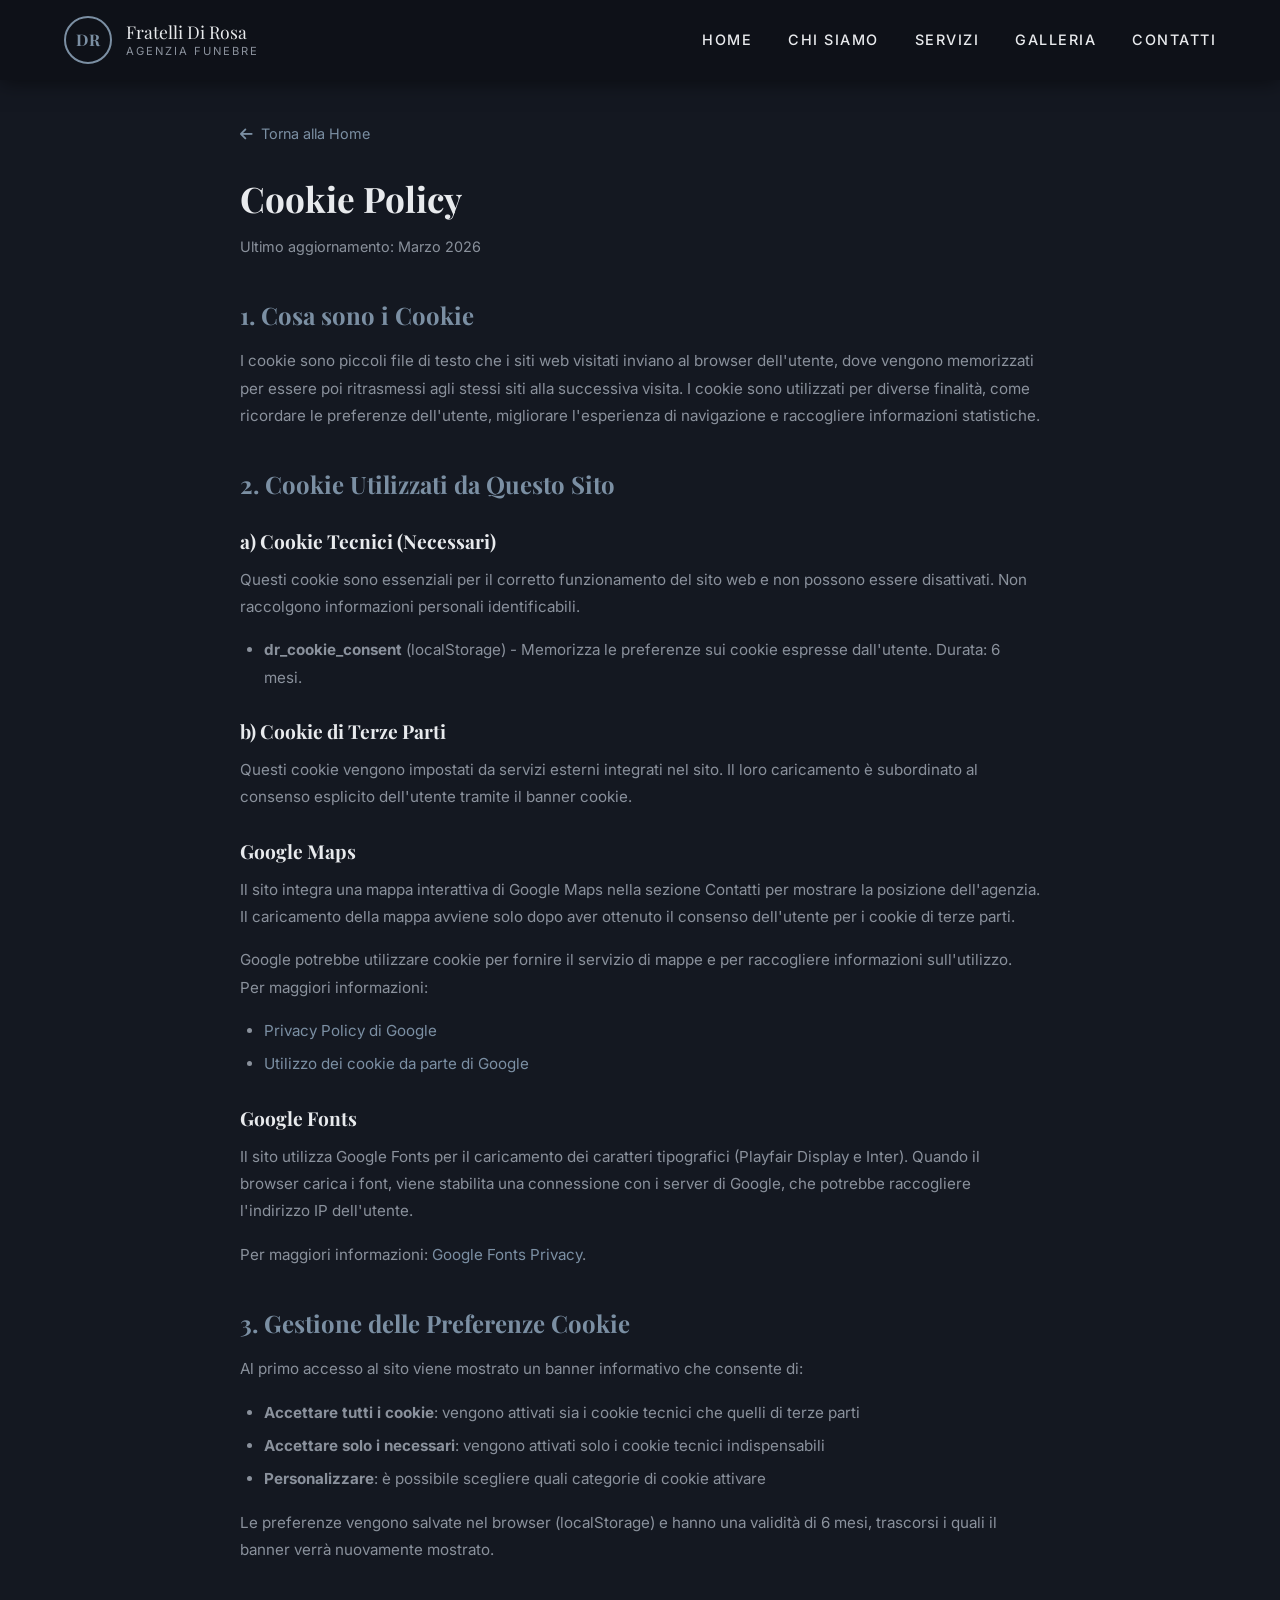
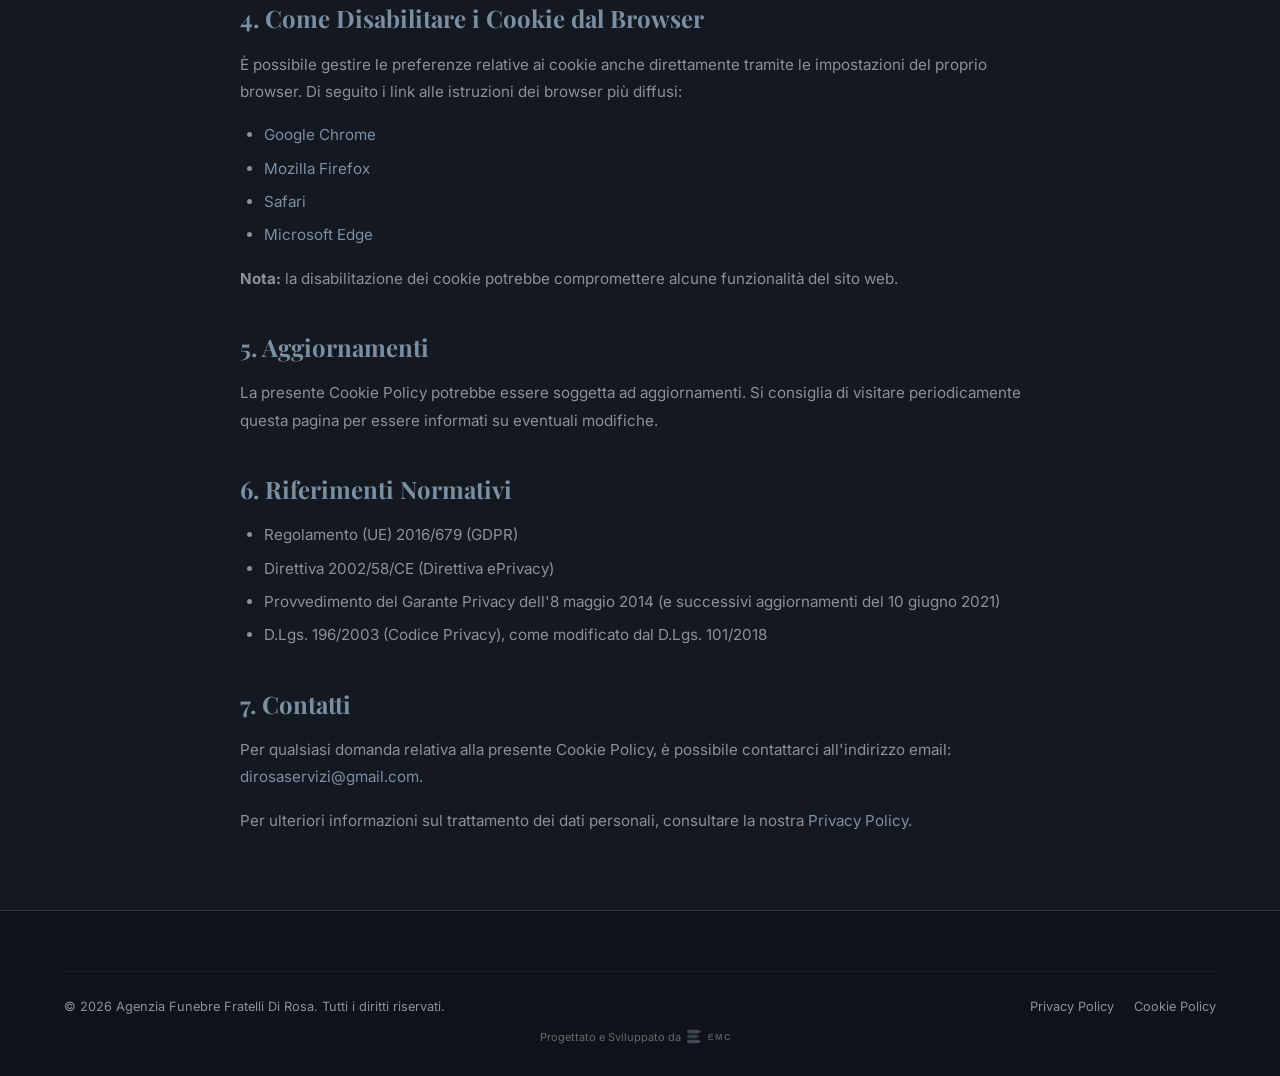
==== cookie-policy.html @ 7683ec81 "Initial commit: Fratelli Di Rosa funeral agency website Static website with dark blue/silver theme, " ====
<!DOCTYPE html>
<html lang="it">
<head>
    <meta charset="UTF-8">
    <meta name="viewport" content="width=device-width, initial-scale=1.0">
    <meta name="description" content="Cookie Policy - Agenzia Funebre Fratelli Di Rosa">
    <meta name="robots" content="noindex, nofollow">
    <title>Cookie Policy - Fratelli Di Rosa</title>

    <link rel="preconnect" href="https://fonts.googleapis.com">
    <link rel="preconnect" href="https://fonts.gstatic.com" crossorigin>
    <link href="https://fonts.googleapis.com/css2?family=Inter:wght@300;400;500;600;700&family=Playfair+Display:wght@400;500;600;700&display=swap" rel="stylesheet">
    <link rel="stylesheet" href="https://cdnjs.cloudflare.com/ajax/libs/font-awesome/6.5.1/css/all.min.css" integrity="sha512-DTOQO9RWCH3ppGqcWaEA1BIZOC6xxalwEsw9c2QQeAIftl+Vegovlnee1c9QX4TctnWMn13TZye+giMm8e2LwA==" crossorigin="anonymous" referrerpolicy="no-referrer">
    <link rel="icon" type="image/x-icon" href="favicon.ico">
    <link rel="stylesheet" href="css/style.css">
</head>
<body>

    <!-- Header -->
    <header class="header scrolled">
        <div class="container">
            <nav class="nav">
                <a href="index.html" class="nav-logo">
                    <div class="nav-logo-icon">DR</div>
                    <div class="nav-logo-text">
                        Fratelli Di Rosa
                        <span>Agenzia Funebre</span>
                    </div>
                </a>
                <ul class="nav-links">
                    <li><a href="index.html">Home</a></li>
                    <li><a href="index.html#chi-siamo">Chi Siamo</a></li>
                    <li><a href="index.html#servizi">Servizi</a></li>
                    <li><a href="index.html#galleria">Galleria</a></li>
                    <li><a href="index.html#contatti">Contatti</a></li>
                </ul>
                <button class="hamburger" id="hamburger" aria-label="Menu di navigazione" aria-expanded="false">
                    <span></span>
                    <span></span>
                    <span></span>
                </button>
            </nav>
        </div>
    </header>

    <!-- Cookie Policy -->
    <main class="legal-page">
        <div class="container">
            <div class="legal-content">
                <a href="index.html" class="legal-back"><i class="fas fa-arrow-left"></i> Torna alla Home</a>

                <h1>Cookie Policy</h1>
                <p class="legal-date">Ultimo aggiornamento: Marzo 2026</p>

                <h2>1. Cosa sono i Cookie</h2>
                <p>
                    I cookie sono piccoli file di testo che i siti web visitati inviano al browser dell'utente,
                    dove vengono memorizzati per essere poi ritrasmessi agli stessi siti alla successiva visita.
                    I cookie sono utilizzati per diverse finalità, come ricordare le preferenze dell'utente,
                    migliorare l'esperienza di navigazione e raccogliere informazioni statistiche.
                </p>

                <h2>2. Cookie Utilizzati da Questo Sito</h2>

                <h3>a) Cookie Tecnici (Necessari)</h3>
                <p>
                    Questi cookie sono essenziali per il corretto funzionamento del sito web e non possono essere
                    disattivati. Non raccolgono informazioni personali identificabili.
                </p>
                <ul>
                    <li>
                        <strong>dr_cookie_consent</strong> (localStorage) - Memorizza le preferenze sui cookie
                        espresse dall'utente. Durata: 6 mesi.
                    </li>
                </ul>

                <h3>b) Cookie di Terze Parti</h3>
                <p>
                    Questi cookie vengono impostati da servizi esterni integrati nel sito. Il loro caricamento
                    è subordinato al consenso esplicito dell'utente tramite il banner cookie.
                </p>

                <h3>Google Maps</h3>
                <p>
                    Il sito integra una mappa interattiva di Google Maps nella sezione Contatti per mostrare
                    la posizione dell'agenzia. Il caricamento della mappa avviene solo dopo aver ottenuto
                    il consenso dell'utente per i cookie di terze parti.
                </p>
                <p>
                    Google potrebbe utilizzare cookie per fornire il servizio di mappe e per raccogliere
                    informazioni sull'utilizzo. Per maggiori informazioni:
                </p>
                <ul>
                    <li><a href="https://policies.google.com/privacy" target="_blank" rel="noopener noreferrer">Privacy Policy di Google</a></li>
                    <li><a href="https://policies.google.com/technologies/cookies" target="_blank" rel="noopener noreferrer">Utilizzo dei cookie da parte di Google</a></li>
                </ul>

                <h3>Google Fonts</h3>
                <p>
                    Il sito utilizza Google Fonts per il caricamento dei caratteri tipografici (Playfair Display e Inter).
                    Quando il browser carica i font, viene stabilita una connessione con i server di Google,
                    che potrebbe raccogliere l'indirizzo IP dell'utente.
                </p>
                <p>
                    Per maggiori informazioni: <a href="https://developers.google.com/fonts/faq/privacy" target="_blank" rel="noopener noreferrer">Google Fonts Privacy</a>.
                </p>

                <h2>3. Gestione delle Preferenze Cookie</h2>
                <p>
                    Al primo accesso al sito viene mostrato un banner informativo che consente di:
                </p>
                <ul>
                    <li><strong>Accettare tutti i cookie</strong>: vengono attivati sia i cookie tecnici che quelli di terze parti</li>
                    <li><strong>Accettare solo i necessari</strong>: vengono attivati solo i cookie tecnici indispensabili</li>
                    <li><strong>Personalizzare</strong>: è possibile scegliere quali categorie di cookie attivare</li>
                </ul>
                <p>
                    Le preferenze vengono salvate nel browser (localStorage) e hanno una validità di 6 mesi,
                    trascorsi i quali il banner verrà nuovamente mostrato.
                </p>

                <h2>4. Come Disabilitare i Cookie dal Browser</h2>
                <p>
                    È possibile gestire le preferenze relative ai cookie anche direttamente tramite le
                    impostazioni del proprio browser. Di seguito i link alle istruzioni dei browser più diffusi:
                </p>
                <ul>
                    <li><a href="https://support.google.com/chrome/answer/95647" target="_blank" rel="noopener noreferrer">Google Chrome</a></li>
                    <li><a href="https://support.mozilla.org/it/kb/protezione-antitracciamento-avanzata-firefox-desktop" target="_blank" rel="noopener noreferrer">Mozilla Firefox</a></li>
                    <li><a href="https://support.apple.com/it-it/guide/safari/sfri11471/mac" target="_blank" rel="noopener noreferrer">Safari</a></li>
                    <li><a href="https://support.microsoft.com/it-it/windows/eliminare-e-gestire-i-cookie-168dab11-0753-043d-7c16-ede5947fc64d" target="_blank" rel="noopener noreferrer">Microsoft Edge</a></li>
                </ul>
                <p>
                    <strong>Nota:</strong> la disabilitazione dei cookie potrebbe compromettere alcune funzionalità del sito web.
                </p>

                <h2>5. Aggiornamenti</h2>
                <p>
                    La presente Cookie Policy potrebbe essere soggetta ad aggiornamenti. Si consiglia di visitare
                    periodicamente questa pagina per essere informati su eventuali modifiche.
                </p>

                <h2>6. Riferimenti Normativi</h2>
                <ul>
                    <li>Regolamento (UE) 2016/679 (GDPR)</li>
                    <li>Direttiva 2002/58/CE (Direttiva ePrivacy)</li>
                    <li>Provvedimento del Garante Privacy dell'8 maggio 2014 (e successivi aggiornamenti del 10 giugno 2021)</li>
                    <li>D.Lgs. 196/2003 (Codice Privacy), come modificato dal D.Lgs. 101/2018</li>
                </ul>

                <h2>7. Contatti</h2>
                <p>
                    Per qualsiasi domanda relativa alla presente Cookie Policy, è possibile contattarci all'indirizzo
                    email: <a href="mailto:dirosaservizi@gmail.com">dirosaservizi@gmail.com</a>.
                </p>
                <p>
                    Per ulteriori informazioni sul trattamento dei dati personali, consultare la nostra
                    <a href="privacy.html">Privacy Policy</a>.
                </p>
            </div>
        </div>
    </main>

    <!-- Footer -->
    <footer class="footer">
        <div class="container">
            <div class="footer-bottom">
                <p>&copy; 2026 Agenzia Funebre Fratelli Di Rosa. Tutti i diritti riservati.</p>
                <div class="footer-bottom-links">
                    <a href="privacy.html">Privacy Policy</a>
                    <a href="cookie-policy.html">Cookie Policy</a>
                </div>
            </div>
            <a href="https://www.enricomariacaruso.it" target="_blank" rel="noopener" title="Progettato e Sviluppato da Enrico Maria Caruso" style="margin-top:10px;display:flex;align-items:center;justify-content:center;gap:6px;opacity:0.4;font-size:11px;text-decoration:none;color:inherit;"><span>Progettato e Sviluppato da</span> <svg xmlns="http://www.w3.org/2000/svg" viewBox="0 0 120 40" height="18"><defs><linearGradient id="emcG" x1="0" y1="0" x2="120" y2="40" gradientUnits="userSpaceOnUse"><stop offset="0%" stop-color="#7b8fa3"/><stop offset="45%" stop-color="#9bb0c4"/><stop offset="100%" stop-color="#e8eaed"/></linearGradient><linearGradient id="emcIG" x1="0" y1="0" x2="40" y2="40" gradientUnits="userSpaceOnUse"><stop offset="0%" stop-color="#7b8fa3"/><stop offset="100%" stop-color="#9bb0c4"/></linearGradient></defs><path d="M4,4 H24 L32,8 L24,12 H4 A4,4 0 0,1 4,4Z" fill="url(#emcIG)"/><path d="M4,15 H20 L28,19 L20,23 H4 A4,4 0 0,1 4,15Z" fill="url(#emcIG)" opacity="0.85"/><path d="M4,26 H24 L32,30 L24,34 H4 A4,4 0 0,1 4,26Z" fill="url(#emcIG)"/><text x="46" y="27" font-family="'Space Grotesk','Segoe UI','Helvetica Neue',Arial,sans-serif" font-size="20" font-weight="700" fill="url(#emcG)" letter-spacing="3">EMC</text></svg></a>
        </div>
    </footer>

    <script>
        // Mobile menu per le pagine legali
        var hamburger = document.getElementById('hamburger');
        var navLinks = document.querySelector('.nav-links');
        if (hamburger && navLinks) {
            hamburger.addEventListener('click', function () {
                var isOpen = navLinks.classList.toggle('open');
                hamburger.classList.toggle('active');
                hamburger.setAttribute('aria-expanded', isOpen);
                document.body.style.overflow = isOpen ? 'hidden' : '';
            });
            navLinks.querySelectorAll('a').forEach(function (link) {
                link.addEventListener('click', function () {
                    navLinks.classList.remove('open');
                    hamburger.classList.remove('active');
                    hamburger.setAttribute('aria-expanded', 'false');
                    document.body.style.overflow = '';
                });
            });
        }
    </script>

</body>
</html>
---- css/style.css ----
/* ============================================
   Fratelli Di Rosa - Agenzia Funebre
   Tema Elegante Scuro con Accenti Blu/Argento
   ============================================ */

/* --- CSS Variables --- */
:root {
    --bg-primary: #141821;
    --bg-secondary: #0f1218;
    --bg-tertiary: #1a1f2e;
    --accent: #7b8fa3;
    --accent-light: #9bb0c4;
    --accent-transparent: rgba(123, 143, 163, 0.3);
    --accent-glow: rgba(123, 143, 163, 0.15);
    --text-primary: #e8eaed;
    --text-secondary: #8a919c;
    --text-dark: #141821;
    --font-heading: 'Playfair Display', Georgia, serif;
    --font-body: 'Inter', 'Lato', Arial, sans-serif;
    --transition: 0.3s ease;
    --transition-slow: 0.6s ease;
    --max-width: 1200px;
    --nav-height: 80px;
}

/* --- Reset & Base --- */
*,
*::before,
*::after {
    margin: 0;
    padding: 0;
    box-sizing: border-box;
}

html {
    scroll-behavior: smooth;
    font-size: 16px;
}

body {
    font-family: var(--font-body);
    background-color: var(--bg-primary);
    color: var(--text-primary);
    line-height: 1.7;
    overflow-x: hidden;
    -webkit-font-smoothing: antialiased;
    -moz-osx-font-smoothing: grayscale;
}

a {
    color: var(--accent);
    text-decoration: none;
    transition: color var(--transition);
}

a:hover {
    color: var(--accent-light);
}

img {
    max-width: 100%;
    height: auto;
    display: block;
}

ul {
    list-style: none;
}

h1, h2, h3, h4, h5, h6 {
    font-family: var(--font-heading);
    font-weight: 700;
    line-height: 1.3;
    color: var(--text-primary);
}

.container {
    width: 100%;
    max-width: var(--max-width);
    margin: 0 auto;
    padding: 0 24px;
}

/* --- Section Shared --- */
.section {
    padding: 100px 0;
}

.section-header {
    text-align: center;
    margin-bottom: 60px;
}

.section-header h2 {
    font-size: 2.5rem;
    margin-bottom: 16px;
    color: var(--text-primary);
}

.section-header .section-line {
    width: 60px;
    height: 3px;
    background: var(--accent);
    margin: 0 auto 20px;
    border-radius: 2px;
}

.section-header p {
    font-size: 1.1rem;
    color: var(--text-secondary);
    max-width: 600px;
    margin: 0 auto;
}

/* --- Scroll Animations --- */
.fade-in {
    opacity: 0;
    transform: translateY(30px);
    transition: opacity 0.8s ease, transform 0.8s ease;
}

.fade-in.visible {
    opacity: 1;
    transform: translateY(0);
}

.fade-in-left {
    opacity: 0;
    transform: translateX(-40px);
    transition: opacity 0.8s ease, transform 0.8s ease;
}

.fade-in-left.visible {
    opacity: 1;
    transform: translateX(0);
}

.fade-in-right {
    opacity: 0;
    transform: translateX(40px);
    transition: opacity 0.8s ease, transform 0.8s ease;
}

.fade-in-right.visible {
    opacity: 1;
    transform: translateX(0);
}

/* --- Header / Navbar --- */
.header {
    position: fixed;
    top: 0;
    left: 0;
    width: 100%;
    z-index: 1000;
    transition: background-color var(--transition), box-shadow var(--transition);
    background-color: transparent;
}

.header.scrolled {
    background-color: rgba(15, 18, 24, 0.97);
    box-shadow: 0 2px 20px rgba(0, 0, 0, 0.5);
    backdrop-filter: blur(10px);
}

.nav {
    display: flex;
    align-items: center;
    justify-content: space-between;
    height: var(--nav-height);
}

.nav-logo {
    display: flex;
    align-items: center;
    gap: 14px;
    text-decoration: none;
}

.nav-logo-icon {
    width: 48px;
    height: 48px;
    border: 2px solid var(--accent);
    border-radius: 50%;
    display: flex;
    align-items: center;
    justify-content: center;
    font-family: var(--font-heading);
    font-weight: 700;
    font-size: 1rem;
    color: var(--accent);
    flex-shrink: 0;
    letter-spacing: 1px;
}

.nav-logo-text {
    font-family: var(--font-heading);
    font-size: 1.1rem;
    color: var(--text-primary);
    line-height: 1.3;
}

.nav-logo-text span {
    display: block;
    font-size: 0.7rem;
    color: var(--text-secondary);
    font-family: var(--font-body);
    text-transform: uppercase;
    letter-spacing: 2px;
}

.nav-links {
    display: flex;
    align-items: center;
    gap: 36px;
}

.nav-links a {
    color: var(--text-primary);
    font-size: 0.9rem;
    font-weight: 500;
    text-transform: uppercase;
    letter-spacing: 1.5px;
    position: relative;
    padding: 4px 0;
}

.nav-links a::after {
    content: '';
    position: absolute;
    bottom: -2px;
    left: 0;
    width: 0;
    height: 2px;
    background: var(--accent);
    transition: width var(--transition);
}

.nav-links a:hover::after,
.nav-links a.active::after {
    width: 100%;
}

.nav-links a:hover,
.nav-links a.active {
    color: var(--accent);
}

/* Hamburger Menu */
.hamburger {
    display: none;
    flex-direction: column;
    justify-content: center;
    gap: 5px;
    cursor: pointer;
    padding: 8px;
    background: none;
    border: none;
    z-index: 1001;
}

.hamburger span {
    display: block;
    width: 26px;
    height: 2px;
    background: var(--text-primary);
    transition: all var(--transition);
    border-radius: 2px;
}

.hamburger.active span:nth-child(1) {
    transform: rotate(45deg) translate(5px, 5px);
}

.hamburger.active span:nth-child(2) {
    opacity: 0;
}

.hamburger.active span:nth-child(3) {
    transform: rotate(-45deg) translate(5px, -5px);
}

/* --- Hero Section --- */
.hero {
    position: relative;
    min-height: 100vh;
    display: flex;
    align-items: center;
    justify-content: center;
    text-align: center;
    background: var(--bg-secondary);
    overflow: hidden;
}

.hero::before {
    content: '';
    position: absolute;
    inset: 0;
    background:
        radial-gradient(ellipse at 50% 30%, rgba(123, 143, 163, 0.08) 0%, transparent 60%),
        radial-gradient(ellipse at 50% 100%, rgba(123, 143, 163, 0.05) 0%, transparent 50%);
    pointer-events: none;
}

/* Floating Particles */
.hero-particles {
    position: absolute;
    inset: 0;
    z-index: 0;
    pointer-events: none;
}

.particle {
    position: absolute;
    background: var(--accent);
    border-radius: 50%;
    opacity: 0;
}

.particle--circle {
    animation: float-up 8s infinite ease-in-out;
}

.particle--cross {
    background: none;
    border-radius: 0;
    animation: float-up-spin 10s infinite ease-in-out;
}

.particle--cross::before,
.particle--cross::after {
    content: '';
    position: absolute;
    background: var(--accent);
    border-radius: 1px;
}

.particle--cross::before {
    width: 100%;
    height: 30%;
    top: 35%;
    left: 0;
}

.particle--cross::after {
    width: 30%;
    height: 100%;
    top: 0;
    left: 35%;
}

.particle--diamond {
    border-radius: 2px;
    animation: float-up-diamond 9s infinite ease-in-out;
}

@keyframes float-up {
    0% {
        opacity: 0;
        transform: translateY(100vh) scale(0);
    }
    10% {
        opacity: 0.5;
    }
    50% {
        opacity: 0.4;
    }
    90% {
        opacity: 0.3;
    }
    100% {
        opacity: 0;
        transform: translateY(-10vh) scale(1);
    }
}

@keyframes float-up-spin {
    0% {
        opacity: 0;
        transform: translateY(100vh) scale(0) rotate(0deg);
    }
    10% {
        opacity: 0.35;
    }
    50% {
        opacity: 0.25;
    }
    90% {
        opacity: 0.15;
    }
    100% {
        opacity: 0;
        transform: translateY(-10vh) scale(1) rotate(180deg);
    }
}

@keyframes float-up-diamond {
    0% {
        opacity: 0;
        transform: translateY(100vh) scale(0) rotate(45deg);
    }
    10% {
        opacity: 0.45;
    }
    50% {
        opacity: 0.35;
    }
    90% {
        opacity: 0.2;
    }
    100% {
        opacity: 0;
        transform: translateY(-10vh) scale(1) rotate(45deg);
    }
}

.hero-content {
    position: relative;
    z-index: 1;
    padding: 0 24px;
    max-width: 800px;
}

.hero h1 {
    font-size: 3.5rem;
    margin-bottom: 12px;
    letter-spacing: 2px;
    color: var(--text-primary);
}

.hero-subtitle {
    font-size: 1.1rem;
    text-transform: uppercase;
    letter-spacing: 5px;
    color: var(--accent);
    margin-bottom: 28px;
    font-weight: 400;
}

.hero-divider {
    width: 80px;
    height: 1px;
    background: var(--accent);
    margin: 0 auto 28px;
}

.hero-phrase {
    font-size: 1.25rem;
    color: var(--text-secondary);
    font-style: italic;
    margin-bottom: 40px;
    font-family: var(--font-heading);
}

.hero-actions {
    display: flex;
    flex-direction: column;
    align-items: center;
    gap: 20px;
}

.btn {
    display: inline-flex;
    align-items: center;
    gap: 10px;
    padding: 14px 36px;
    font-size: 0.95rem;
    font-weight: 600;
    text-transform: uppercase;
    letter-spacing: 2px;
    border: none;
    border-radius: 4px;
    cursor: pointer;
    transition: all var(--transition);
    text-decoration: none;
    font-family: var(--font-body);
}

.btn-primary {
    background: var(--accent);
    color: var(--text-dark);
}

.btn-primary:hover {
    background: var(--accent-light);
    color: var(--text-dark);
    transform: translateY(-2px);
    box-shadow: 0 8px 25px rgba(123, 143, 163, 0.3);
}

.btn-outline {
    background: transparent;
    color: var(--accent);
    border: 1px solid var(--accent);
}

.btn-outline:hover {
    background: var(--accent);
    color: var(--text-dark);
    transform: translateY(-2px);
}

.hero-badge {
    display: inline-flex;
    align-items: center;
    gap: 8px;
    padding: 10px 24px;
    border: 1px solid var(--accent-transparent);
    border-radius: 50px;
    font-size: 0.85rem;
    color: var(--accent);
    letter-spacing: 1px;
}

.hero-badge i {
    font-size: 0.9rem;
}

.hero-phones {
    display: flex;
    flex-wrap: wrap;
    justify-content: center;
    gap: 16px;
    margin-top: 8px;
}

.hero-phones a {
    color: var(--text-secondary);
    font-size: 0.95rem;
    display: inline-flex;
    align-items: center;
    gap: 6px;
    transition: color var(--transition);
}

.hero-phones a:hover {
    color: var(--accent);
}

.hero-phones .phone-name {
    color: var(--accent);
    font-weight: 500;
    font-size: 0.8rem;
    text-transform: uppercase;
    letter-spacing: 0.5px;
}

/* --- Chi Siamo --- */
.about {
    background: var(--bg-primary);
}

.about-content {
    max-width: 800px;
    margin: 0 auto;
    text-align: center;
}

.about-icon {
    font-size: 2.5rem;
    color: var(--accent);
    margin-bottom: 24px;
}

.about-content p {
    font-size: 1.1rem;
    color: var(--text-secondary);
    margin-bottom: 20px;
    line-height: 1.9;
}

.about-content p:last-of-type {
    margin-bottom: 0;
}

.about-values {
    display: grid;
    grid-template-columns: repeat(3, 1fr);
    gap: 40px;
    margin-top: 50px;
    padding-top: 50px;
    border-top: 1px solid var(--accent-transparent);
}

.about-value {
    text-align: center;
}

.about-value i {
    font-size: 1.8rem;
    color: var(--accent);
    margin-bottom: 14px;
    display: block;
}

.about-value h4 {
    font-size: 1.1rem;
    margin-bottom: 8px;
    color: var(--text-primary);
}

.about-value p {
    font-size: 0.9rem;
    color: var(--text-secondary);
    margin-bottom: 0;
}

/* --- Servizi --- */
.services {
    background: var(--bg-secondary);
}

.services-grid {
    display: grid;
    grid-template-columns: repeat(3, 1fr);
    gap: 30px;
}

.service-card {
    background: var(--bg-tertiary);
    border: 1px solid rgba(255, 255, 255, 0.05);
    border-radius: 8px;
    padding: 40px 30px;
    text-align: center;
    transition: all var(--transition);
    position: relative;
    overflow: hidden;
}

.service-card::before {
    content: '';
    position: absolute;
    top: 0;
    left: 0;
    right: 0;
    height: 3px;
    background: var(--accent);
    transform: scaleX(0);
    transition: transform var(--transition);
}

.service-card:hover {
    border-color: var(--accent-transparent);
    transform: translateY(-5px);
    box-shadow: 0 10px 40px rgba(0, 0, 0, 0.3);
}

.service-card:hover::before {
    transform: scaleX(1);
}

.service-card-icon {
    width: 70px;
    height: 70px;
    margin: 0 auto 24px;
    border-radius: 50%;
    background: var(--accent-glow);
    display: flex;
    align-items: center;
    justify-content: center;
    font-size: 1.6rem;
    color: var(--accent);
    transition: all var(--transition);
}

.service-card:hover .service-card-icon {
    background: var(--accent);
    color: var(--text-dark);
}

.service-card h3 {
    font-size: 1.2rem;
    margin-bottom: 14px;
    color: var(--text-primary);
}

.service-card p {
    font-size: 0.95rem;
    color: var(--text-secondary);
    line-height: 1.7;
}

/* --- Galleria --- */
.gallery {
    background: var(--bg-primary);
}

.gallery-grid {
    display: grid;
    grid-template-columns: repeat(3, 1fr);
    gap: 20px;
}

.gallery-item {
    border-radius: 8px;
    overflow: hidden;
    position: relative;
    aspect-ratio: 4 / 3;
    cursor: pointer;
}

.gallery-item img {
    width: 100%;
    height: 100%;
    object-fit: cover;
    transition: transform 0.5s ease, filter var(--transition);
    filter: brightness(0.85);
}

.gallery-item:hover img {
    transform: scale(1.05);
    filter: brightness(1);
}

.gallery-item::after {
    content: '';
    position: absolute;
    inset: 0;
    border: 1px solid transparent;
    border-radius: 8px;
    transition: border-color var(--transition);
}

.gallery-item:hover::after {
    border-color: var(--accent-transparent);
}

.gallery-placeholder {
    grid-column: 1 / -1;
    display: flex;
    flex-direction: column;
    align-items: center;
    justify-content: center;
    padding: 80px 24px;
    background: var(--bg-tertiary);
    border: 1px dashed var(--accent-transparent);
    border-radius: 8px;
    text-align: center;
    gap: 16px;
}

.gallery-placeholder i {
    font-size: 3rem;
    color: var(--accent);
    opacity: 0.5;
}

.gallery-placeholder p {
    font-size: 1.05rem;
    color: var(--text-secondary);
}

/* Lightbox Carousel */
.lightbox-overlay {
    position: fixed;
    inset: 0;
    background: rgba(0, 0, 0, 0.94);
    z-index: 10000;
    display: none;
    align-items: center;
    justify-content: center;
    padding: 24px 80px;
}

.lightbox-overlay.show {
    display: flex;
}

.lightbox-overlay img {
    max-width: 85vw;
    max-height: 82vh;
    object-fit: contain;
    border-radius: 4px;
    transition: opacity 0.3s ease;
}

.lightbox-close {
    position: absolute;
    top: 20px;
    right: 28px;
    background: none;
    border: none;
    color: var(--text-primary);
    font-size: 2rem;
    cursor: pointer;
    opacity: 0.7;
    transition: opacity var(--transition);
    z-index: 1;
}

.lightbox-close:hover {
    opacity: 1;
}

.lightbox-prev,
.lightbox-next {
    position: absolute;
    top: 50%;
    transform: translateY(-50%);
    background: rgba(255, 255, 255, 0.08);
    border: 1px solid rgba(255, 255, 255, 0.15);
    color: var(--text-primary);
    width: 50px;
    height: 50px;
    border-radius: 50%;
    display: flex;
    align-items: center;
    justify-content: center;
    font-size: 1.1rem;
    cursor: pointer;
    opacity: 0.6;
    transition: all var(--transition);
    z-index: 1;
}

.lightbox-prev {
    left: 20px;
}

.lightbox-next {
    right: 20px;
}

.lightbox-prev:hover,
.lightbox-next:hover {
    opacity: 1;
    background: var(--accent);
    border-color: var(--accent);
    color: var(--text-dark);
}

.lightbox-counter {
    position: absolute;
    bottom: 24px;
    left: 50%;
    transform: translateX(-50%);
    font-size: 0.9rem;
    color: var(--text-secondary);
    letter-spacing: 2px;
}

/* --- Perche Sceglierci --- */
.why-us {
    background: var(--bg-primary);
}

.why-us-grid {
    display: grid;
    grid-template-columns: repeat(3, 1fr);
    gap: 40px;
}

.why-us-item {
    text-align: center;
    padding: 40px 30px;
}

.why-us-item-icon {
    width: 80px;
    height: 80px;
    margin: 0 auto 24px;
    border: 2px solid var(--accent-transparent);
    border-radius: 50%;
    display: flex;
    align-items: center;
    justify-content: center;
    font-size: 1.8rem;
    color: var(--accent);
    transition: all var(--transition);
}

.why-us-item:hover .why-us-item-icon {
    border-color: var(--accent);
    background: var(--accent-glow);
}

.why-us-item h3 {
    font-size: 1.3rem;
    margin-bottom: 14px;
    color: var(--text-primary);
}

.why-us-item p {
    font-size: 0.95rem;
    color: var(--text-secondary);
    line-height: 1.8;
}

/* --- Contatti --- */
.contact {
    background: var(--bg-secondary);
}

.contact-wrapper {
    display: grid;
    grid-template-columns: 1fr 1fr;
    gap: 60px;
}

.contact-info h3 {
    font-size: 1.5rem;
    margin-bottom: 30px;
    color: var(--text-primary);
}

.contact-info-item {
    display: flex;
    align-items: flex-start;
    gap: 16px;
    margin-bottom: 28px;
}

.contact-info-item i {
    width: 44px;
    height: 44px;
    border: 1px solid var(--accent-transparent);
    border-radius: 50%;
    display: flex;
    align-items: center;
    justify-content: center;
    color: var(--accent);
    font-size: 1rem;
    flex-shrink: 0;
    margin-top: 2px;
}

.contact-info-item-content h4 {
    font-size: 1rem;
    font-family: var(--font-body);
    font-weight: 600;
    color: var(--text-primary);
    margin-bottom: 4px;
}

.contact-info-item-content p,
.contact-info-item-content a {
    font-size: 0.95rem;
    color: var(--text-secondary);
    line-height: 1.7;
}

.contact-info-item-content a:hover {
    color: var(--accent);
}

.contact-phones {
    display: flex;
    flex-direction: column;
    gap: 4px;
}

/* Contact Form */
.contact-form h3 {
    font-size: 1.5rem;
    margin-bottom: 30px;
    color: var(--text-primary);
}

.form-group {
    margin-bottom: 20px;
}

.form-group label {
    display: block;
    font-size: 0.85rem;
    font-weight: 500;
    color: var(--text-secondary);
    margin-bottom: 8px;
    text-transform: uppercase;
    letter-spacing: 1px;
}

.form-group input,
.form-group textarea {
    width: 100%;
    padding: 14px 18px;
    background: var(--bg-tertiary);
    border: 1px solid rgba(255, 255, 255, 0.08);
    border-radius: 4px;
    color: var(--text-primary);
    font-family: var(--font-body);
    font-size: 0.95rem;
    transition: border-color var(--transition);
    outline: none;
}

.form-group input:focus,
.form-group textarea:focus {
    border-color: var(--accent);
}

.form-group input::placeholder,
.form-group textarea::placeholder {
    color: var(--text-secondary);
    opacity: 0.5;
}

.form-group textarea {
    resize: vertical;
    min-height: 130px;
}

.form-group.error input,
.form-group.error textarea {
    border-color: #c94c4c;
}

.form-group .error-message {
    color: #c94c4c;
    font-size: 0.8rem;
    margin-top: 6px;
    display: none;
}

.form-group.error .error-message {
    display: block;
}

.form-checkbox {
    display: flex;
    align-items: flex-start;
    gap: 12px;
    margin-bottom: 24px;
}

.form-checkbox input[type="checkbox"] {
    width: 18px;
    height: 18px;
    margin-top: 3px;
    accent-color: var(--accent);
    flex-shrink: 0;
    cursor: pointer;
}

.form-checkbox label {
    font-size: 0.85rem;
    color: var(--text-secondary);
    line-height: 1.6;
    cursor: pointer;
}

.form-checkbox label a {
    color: var(--accent);
    text-decoration: underline;
}

.form-checkbox.error label {
    color: #c94c4c;
}

.btn-submit {
    width: 100%;
}

.form-success {
    display: none;
    text-align: center;
    padding: 30px;
    background: var(--accent-glow);
    border: 1px solid var(--accent-transparent);
    border-radius: 8px;
}

.form-success i {
    font-size: 2.5rem;
    color: var(--accent);
    margin-bottom: 16px;
}

.form-success h4 {
    font-size: 1.2rem;
    margin-bottom: 8px;
}

.form-success p {
    color: var(--text-secondary);
    font-size: 0.95rem;
}

/* Google Maps */
.contact-map {
    margin-top: 60px;
}

.contact-map h3 {
    font-size: 1.5rem;
    margin-bottom: 24px;
    text-align: center;
    color: var(--text-primary);
}

.map-container {
    width: 100%;
    height: 400px;
    border-radius: 8px;
    overflow: hidden;
    border: 1px solid rgba(255, 255, 255, 0.08);
}

.map-container iframe {
    width: 100%;
    height: 100%;
    border: none;
    filter: grayscale(0.3) brightness(0.85);
}

.map-placeholder {
    width: 100%;
    height: 100%;
    display: flex;
    flex-direction: column;
    align-items: center;
    justify-content: center;
    background: var(--bg-tertiary);
    color: var(--text-secondary);
    gap: 12px;
}

.map-placeholder i {
    font-size: 2rem;
    color: var(--accent);
}

.map-placeholder p {
    font-size: 0.9rem;
}

.map-placeholder a {
    color: var(--accent);
    text-decoration: underline;
}

/* --- Footer --- */
.footer {
    background: var(--bg-secondary);
    border-top: 1px solid var(--accent-transparent);
    padding: 60px 0 30px;
}

.footer-content {
    display: grid;
    grid-template-columns: 2fr 1fr 1fr;
    gap: 40px;
    margin-bottom: 40px;
}

.footer-brand .nav-logo {
    margin-bottom: 16px;
}

.footer-brand p {
    color: var(--text-secondary);
    font-size: 0.9rem;
    line-height: 1.7;
    max-width: 350px;
}

.footer h4 {
    font-size: 1rem;
    font-family: var(--font-body);
    font-weight: 600;
    color: var(--text-primary);
    margin-bottom: 20px;
    text-transform: uppercase;
    letter-spacing: 1px;
}

.footer-links a {
    display: block;
    color: var(--text-secondary);
    font-size: 0.9rem;
    padding: 4px 0;
    transition: color var(--transition);
}

.footer-links a:hover {
    color: var(--accent);
}

.footer-social {
    display: flex;
    gap: 12px;
    margin-top: 16px;
}

.footer-social a {
    width: 40px;
    height: 40px;
    border: 1px solid var(--accent-transparent);
    border-radius: 50%;
    display: flex;
    align-items: center;
    justify-content: center;
    color: var(--text-secondary);
    font-size: 1rem;
    transition: all var(--transition);
}

.footer-social a:hover {
    background: var(--accent);
    color: var(--text-dark);
    border-color: var(--accent);
}

.footer-bottom {
    border-top: 1px solid rgba(255, 255, 255, 0.05);
    padding-top: 24px;
    display: flex;
    align-items: center;
    justify-content: space-between;
    flex-wrap: wrap;
    gap: 12px;
}

.footer-bottom p {
    font-size: 0.8rem;
    color: var(--text-secondary);
}

.footer-bottom-links {
    display: flex;
    gap: 20px;
}

.footer-bottom-links a {
    font-size: 0.8rem;
    color: var(--text-secondary);
}

.footer-bottom-links a:hover {
    color: var(--accent);
}

/* --- WhatsApp Button --- */
.whatsapp-btn {
    position: fixed;
    bottom: 28px;
    right: 28px;
    width: 56px;
    height: 56px;
    background: #25D366;
    border-radius: 50%;
    display: flex;
    align-items: center;
    justify-content: center;
    color: #fff;
    font-size: 1.8rem;
    z-index: 9998;
    box-shadow: 0 4px 15px rgba(37, 211, 102, 0.4);
    transition: all var(--transition);
    text-decoration: none;
}

.whatsapp-btn:hover {
    background: #20ba5a;
    color: #fff;
    transform: scale(1.1);
    box-shadow: 0 6px 20px rgba(37, 211, 102, 0.5);
}

/* --- Cookie Banner --- */
.cookie-banner {
    position: fixed;
    bottom: 0;
    left: 0;
    right: 0;
    background: var(--bg-tertiary);
    border-top: 1px solid var(--accent-transparent);
    padding: 20px 24px;
    z-index: 9999;
    transform: translateY(100%);
    transition: transform 0.5s ease;
    box-shadow: 0 -5px 30px rgba(0, 0, 0, 0.4);
}

.cookie-banner.show {
    transform: translateY(0);
}

.cookie-banner-content {
    max-width: var(--max-width);
    margin: 0 auto;
    display: flex;
    align-items: center;
    justify-content: space-between;
    gap: 24px;
}

.cookie-banner-text {
    flex: 1;
}

.cookie-banner-text p {
    font-size: 0.9rem;
    color: var(--text-secondary);
    line-height: 1.6;
}

.cookie-banner-text a {
    color: var(--accent);
    text-decoration: underline;
}

.cookie-banner-actions {
    display: flex;
    gap: 12px;
    flex-shrink: 0;
}

.cookie-btn {
    padding: 10px 20px;
    font-size: 0.85rem;
    font-weight: 600;
    border: none;
    border-radius: 4px;
    cursor: pointer;
    transition: all var(--transition);
    font-family: var(--font-body);
    white-space: nowrap;
}

.cookie-btn-accept {
    background: var(--accent);
    color: var(--text-dark);
}

.cookie-btn-accept:hover {
    background: var(--accent-light);
}

.cookie-btn-necessary {
    background: transparent;
    color: var(--text-secondary);
    border: 1px solid rgba(255, 255, 255, 0.15);
}

.cookie-btn-necessary:hover {
    border-color: var(--text-secondary);
    color: var(--text-primary);
}

.cookie-btn-settings {
    background: transparent;
    color: var(--accent);
    border: 1px solid var(--accent-transparent);
}

.cookie-btn-settings:hover {
    background: var(--accent-glow);
}

/* Cookie Modal */
.cookie-modal-overlay {
    position: fixed;
    inset: 0;
    background: rgba(0, 0, 0, 0.7);
    z-index: 10000;
    display: none;
    align-items: center;
    justify-content: center;
    padding: 24px;
}

.cookie-modal-overlay.show {
    display: flex;
}

.cookie-modal {
    background: var(--bg-tertiary);
    border: 1px solid var(--accent-transparent);
    border-radius: 12px;
    max-width: 500px;
    width: 100%;
    max-height: 80vh;
    overflow-y: auto;
    padding: 32px;
}

.cookie-modal h3 {
    font-size: 1.3rem;
    margin-bottom: 8px;
    color: var(--text-primary);
}

.cookie-modal > p {
    font-size: 0.9rem;
    color: var(--text-secondary);
    margin-bottom: 28px;
    line-height: 1.6;
}

.cookie-category {
    border: 1px solid rgba(255, 255, 255, 0.08);
    border-radius: 8px;
    padding: 20px;
    margin-bottom: 16px;
}

.cookie-category-header {
    display: flex;
    align-items: center;
    justify-content: space-between;
    margin-bottom: 8px;
}

.cookie-category-header h4 {
    font-size: 0.95rem;
    font-family: var(--font-body);
    font-weight: 600;
    color: var(--text-primary);
}

.cookie-category p {
    font-size: 0.85rem;
    color: var(--text-secondary);
    line-height: 1.5;
}

/* Toggle Switch */
.toggle-switch {
    position: relative;
    width: 44px;
    height: 24px;
    flex-shrink: 0;
}

.toggle-switch input {
    opacity: 0;
    width: 0;
    height: 0;
}

.toggle-slider {
    position: absolute;
    inset: 0;
    background: rgba(255, 255, 255, 0.15);
    border-radius: 24px;
    cursor: pointer;
    transition: background var(--transition);
}

.toggle-slider::before {
    content: '';
    position: absolute;
    height: 18px;
    width: 18px;
    left: 3px;
    bottom: 3px;
    background: white;
    border-radius: 50%;
    transition: transform var(--transition);
}

.toggle-switch input:checked + .toggle-slider {
    background: var(--accent);
}

.toggle-switch input:checked + .toggle-slider::before {
    transform: translateX(20px);
}

.toggle-switch input:disabled + .toggle-slider {
    opacity: 0.6;
    cursor: not-allowed;
}

.cookie-always-active {
    font-size: 0.8rem;
    color: var(--accent);
    font-weight: 600;
    text-transform: uppercase;
    letter-spacing: 1px;
}

.cookie-modal-actions {
    display: flex;
    gap: 12px;
    margin-top: 24px;
}

.cookie-modal-actions .cookie-btn {
    flex: 1;
}

/* --- Legal Pages (Privacy & Cookie Policy) --- */
.legal-page {
    padding-top: calc(var(--nav-height) + 40px);
    padding-bottom: 60px;
    min-height: 100vh;
    background: var(--bg-primary);
}

.legal-content {
    max-width: 800px;
    margin: 0 auto;
}

.legal-content h1 {
    font-size: 2.2rem;
    margin-bottom: 12px;
}

.legal-content .legal-date {
    color: var(--text-secondary);
    font-size: 0.9rem;
    margin-bottom: 40px;
}

.legal-content h2 {
    font-size: 1.5rem;
    margin-top: 40px;
    margin-bottom: 16px;
    color: var(--accent);
}

.legal-content h3 {
    font-size: 1.2rem;
    margin-top: 28px;
    margin-bottom: 12px;
}

.legal-content p {
    color: var(--text-secondary);
    font-size: 0.95rem;
    line-height: 1.8;
    margin-bottom: 16px;
}

.legal-content ul {
    list-style: disc;
    padding-left: 24px;
    margin-bottom: 16px;
}

.legal-content ul li {
    color: var(--text-secondary);
    font-size: 0.95rem;
    line-height: 1.8;
    margin-bottom: 6px;
}

.legal-content a {
    color: var(--accent);
}

.legal-back {
    display: inline-flex;
    align-items: center;
    gap: 8px;
    color: var(--accent);
    font-size: 0.9rem;
    margin-bottom: 30px;
    transition: gap var(--transition);
}

.legal-back:hover {
    gap: 12px;
}

/* --- Responsive Design --- */

/* Tablet */
@media (max-width: 1024px) {
    .section {
        padding: 80px 0;
    }

    .section-header h2 {
        font-size: 2.1rem;
    }

    .services-grid {
        grid-template-columns: repeat(2, 1fr);
    }

    .gallery-grid {
        grid-template-columns: repeat(2, 1fr);
    }

    .why-us-grid {
        grid-template-columns: repeat(2, 1fr);
    }

    .why-us-grid .why-us-item:last-child {
        grid-column: 1 / -1;
        max-width: 400px;
        margin: 0 auto;
    }

    .contact-wrapper {
        grid-template-columns: 1fr;
        gap: 40px;
    }

    .footer-content {
        grid-template-columns: 1fr 1fr;
    }

    .footer-brand {
        grid-column: 1 / -1;
    }
}

/* Mobile */
@media (max-width: 768px) {
    :root {
        --nav-height: 68px;
    }

    .nav-links {
        position: fixed;
        top: 0;
        right: -100%;
        width: 280px;
        height: 100vh;
        background: var(--bg-secondary);
        flex-direction: column;
        justify-content: center;
        padding: 40px;
        gap: 28px;
        transition: right var(--transition);
        box-shadow: -5px 0 30px rgba(0, 0, 0, 0.5);
    }

    .nav-links.open {
        right: 0;
    }

    .nav-links a {
        font-size: 1rem;
    }

    .hamburger {
        display: flex;
    }

    .hero h1 {
        font-size: 2.4rem;
    }

    .hero-subtitle {
        font-size: 0.9rem;
        letter-spacing: 3px;
    }

    .hero-phrase {
        font-size: 1.05rem;
    }

    .hero-phones {
        flex-direction: column;
        gap: 8px;
    }

    .section {
        padding: 60px 0;
    }

    .section-header {
        margin-bottom: 40px;
    }

    .section-header h2 {
        font-size: 1.8rem;
    }

    .about-values {
        grid-template-columns: 1fr;
        gap: 30px;
    }

    .services-grid {
        grid-template-columns: 1fr;
    }

    .gallery-grid {
        grid-template-columns: 1fr;
    }

    .why-us-grid {
        grid-template-columns: 1fr;
    }

    .why-us-grid .why-us-item:last-child {
        max-width: none;
    }

    .contact-wrapper {
        grid-template-columns: 1fr;
    }

    .footer-content {
        grid-template-columns: 1fr;
        gap: 30px;
    }

    .footer-bottom {
        flex-direction: column;
        text-align: center;
    }

    .cookie-banner-content {
        flex-direction: column;
        text-align: center;
    }

    .cookie-banner-actions {
        flex-direction: column;
        width: 100%;
    }

    .cookie-btn {
        width: 100%;
        text-align: center;
    }

    .cookie-modal {
        padding: 24px;
    }

    .cookie-modal-actions {
        flex-direction: column;
    }

    .legal-content h1 {
        font-size: 1.8rem;
    }

    .map-container {
        height: 300px;
    }

    .lightbox-overlay {
        padding: 24px 16px;
    }

    .lightbox-prev,
    .lightbox-next {
        width: 40px;
        height: 40px;
        font-size: 0.9rem;
    }

    .lightbox-prev {
        left: 8px;
    }

    .lightbox-next {
        right: 8px;
    }

    .lightbox-overlay img {
        max-width: 95vw;
        max-height: 75vh;
    }
}

/* Small Mobile */
@media (max-width: 480px) {
    html {
        font-size: 15px;
    }

    .hero h1 {
        font-size: 2rem;
    }

    .hero-subtitle {
        letter-spacing: 2px;
        font-size: 0.8rem;
    }

    .container {
        padding: 0 16px;
    }

    .service-card {
        padding: 30px 20px;
    }

    .why-us-item {
        padding: 30px 16px;
    }
}
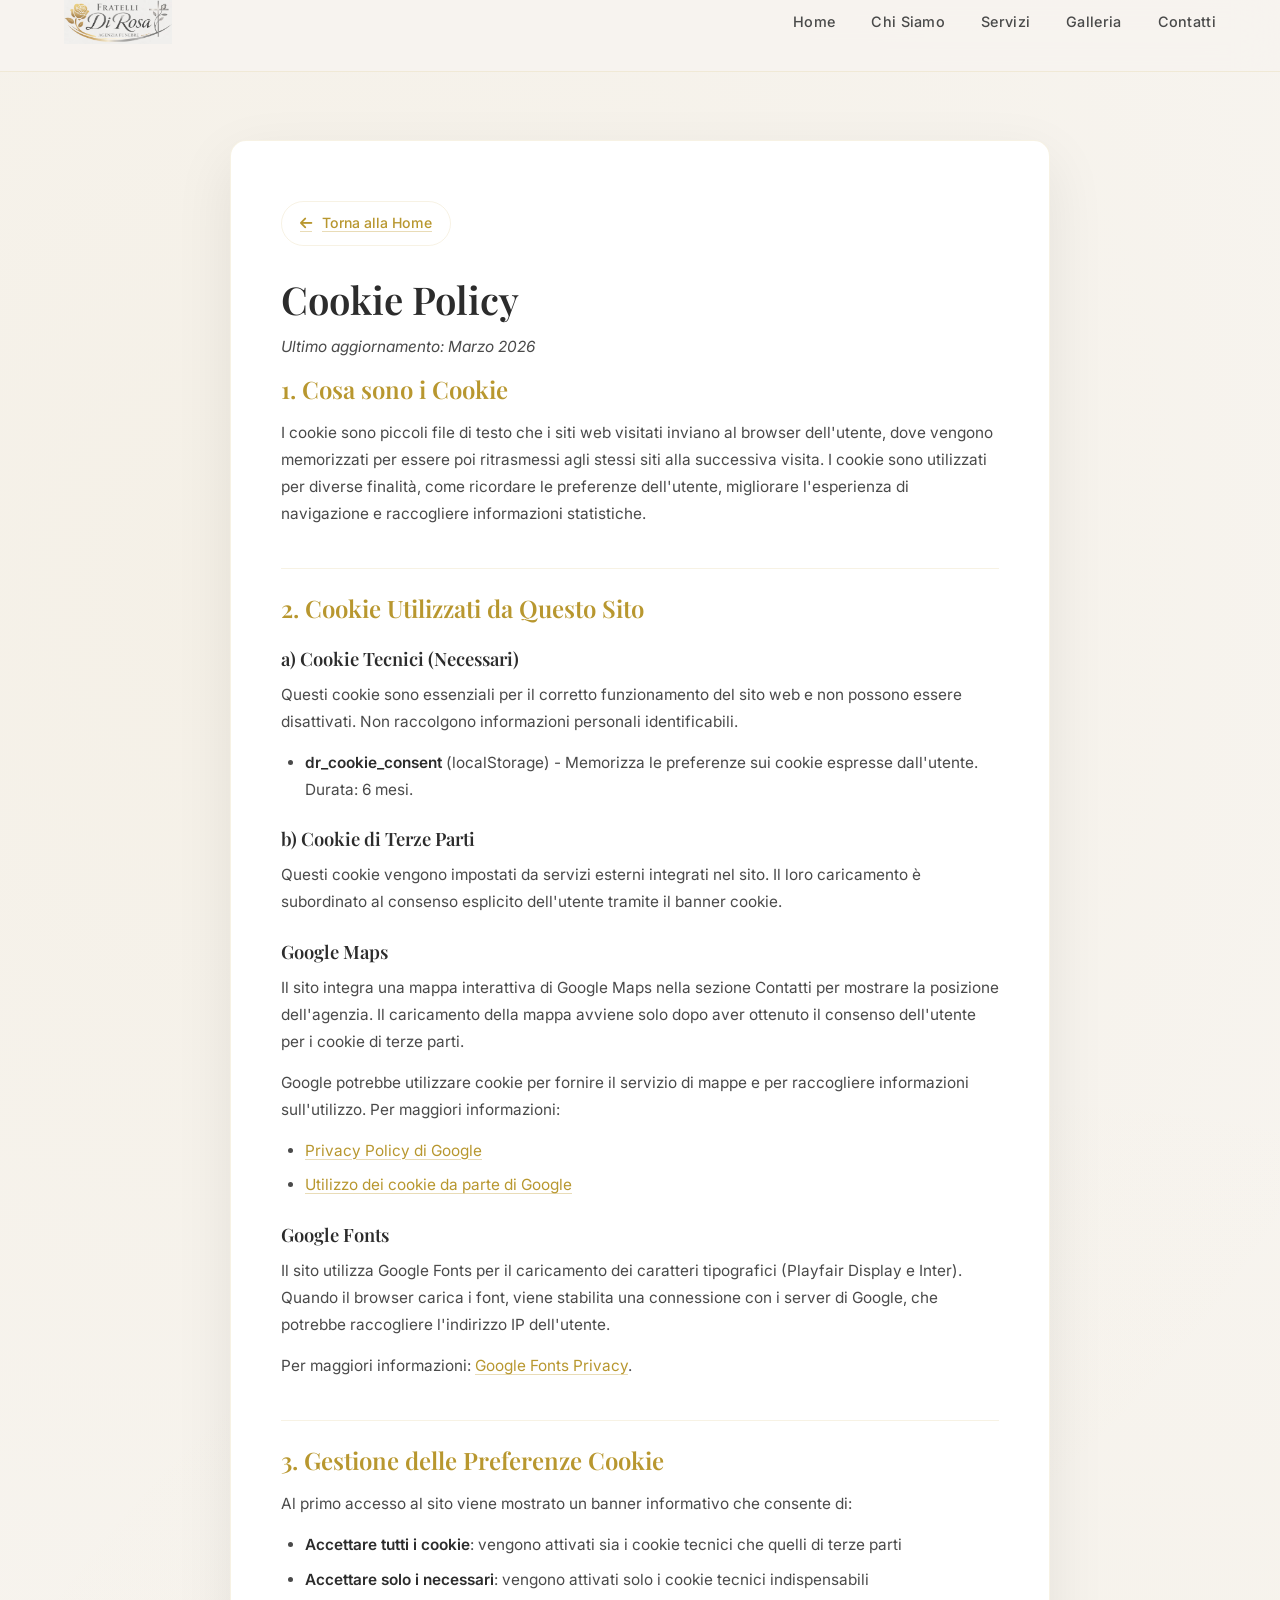
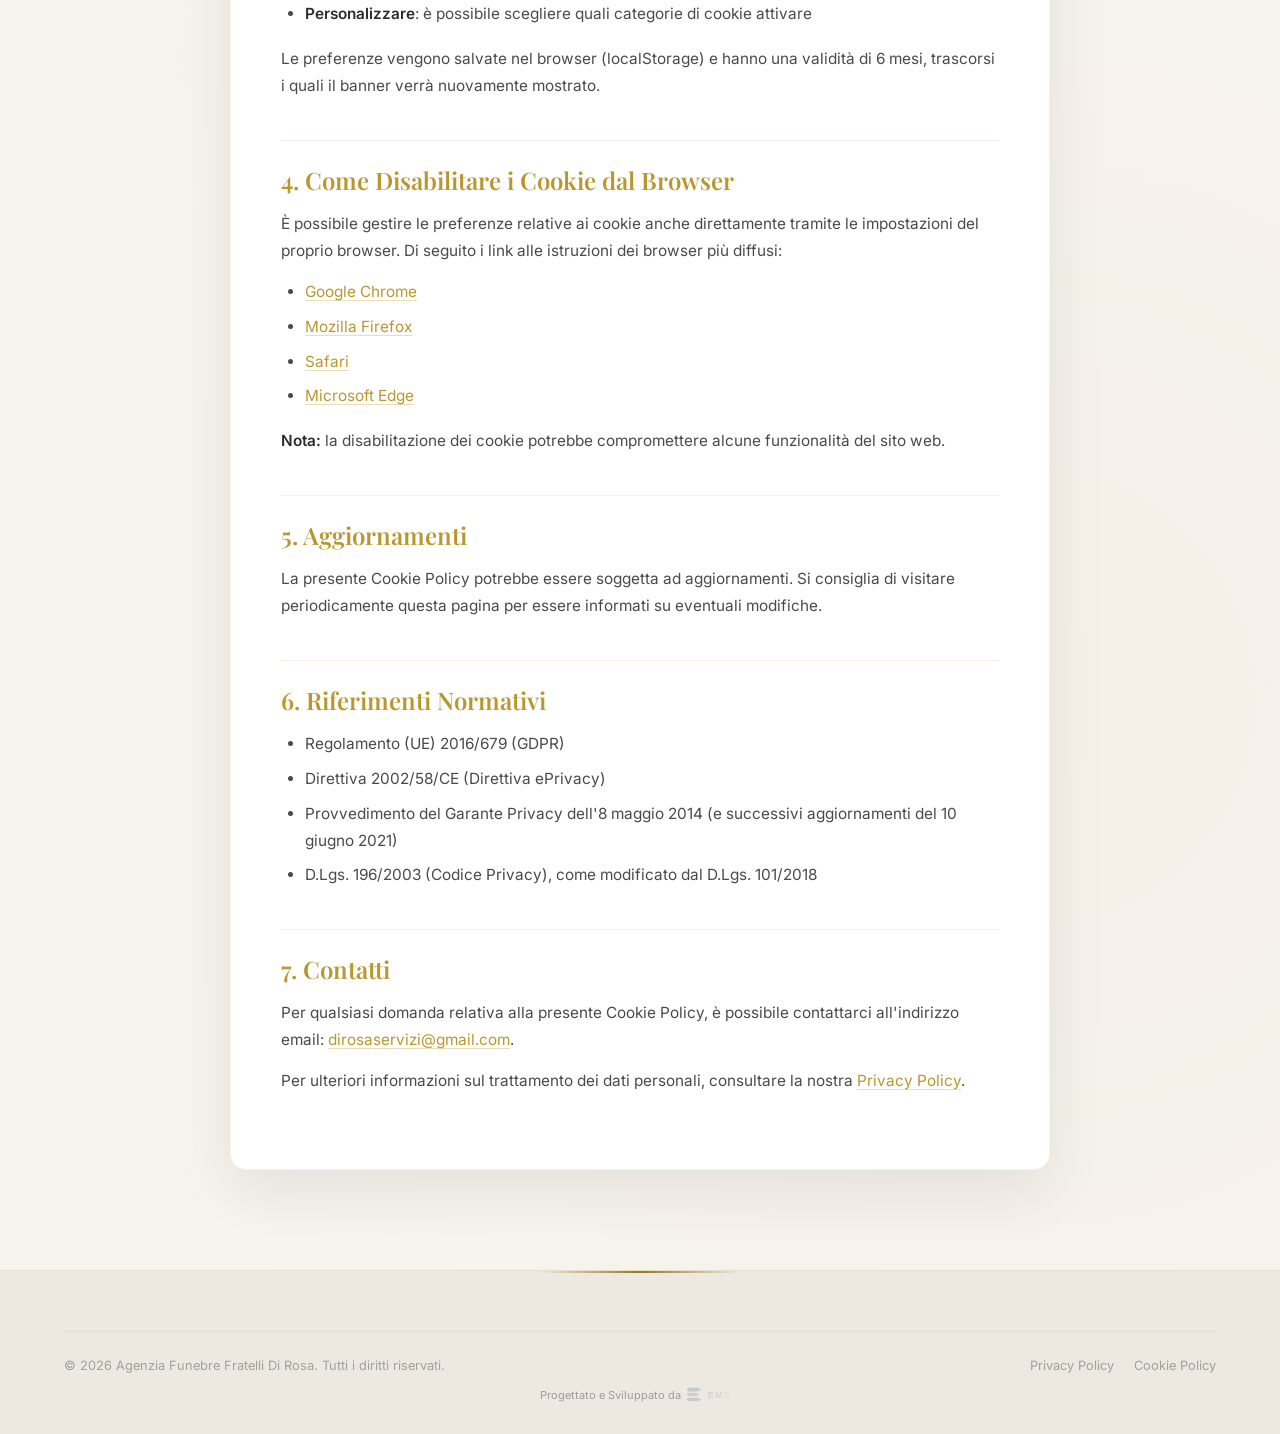
==== commit 8b277784: "Restyling completo: tema oro/grigio, logo, testimonianze, nuovi servizi e foto - Sostituito tema scu" ====
--- a/cookie-policy.html
+++ b/cookie-policy.html
@@ -21,11 +21,7 @@
         <div class="container">
             <nav class="nav">
                 <a href="index.html" class="nav-logo">
-                    <div class="nav-logo-icon">DR</div>
-                    <div class="nav-logo-text">
-                        Fratelli Di Rosa
-                        <span>Agenzia Funebre</span>
-                    </div>
+                    <img src="images/logo.png" alt="Fratelli Di Rosa - Agenzia Funebre" class="nav-logo-img">
                 </a>
                 <ul class="nav-links">
                     <li><a href="index.html">Home</a></li>
@@ -165,13 +161,13 @@
     <footer class="footer">
         <div class="container">
             <div class="footer-bottom">
-                <p>&copy; 2026 Agenzia Funebre Fratelli Di Rosa. Tutti i diritti riservati.</p>
+                <p>&copy; <script>document.write(new Date().getFullYear())</script> Agenzia Funebre Fratelli Di Rosa. Tutti i diritti riservati.</p>
                 <div class="footer-bottom-links">
                     <a href="privacy.html">Privacy Policy</a>
                     <a href="cookie-policy.html">Cookie Policy</a>
                 </div>
             </div>
-            <a href="https://www.enricomariacaruso.it" target="_blank" rel="noopener" title="Progettato e Sviluppato da Enrico Maria Caruso" style="margin-top:10px;display:flex;align-items:center;justify-content:center;gap:6px;opacity:0.4;font-size:11px;text-decoration:none;color:inherit;"><span>Progettato e Sviluppato da</span> <svg xmlns="http://www.w3.org/2000/svg" viewBox="0 0 120 40" height="18"><defs><linearGradient id="emcG" x1="0" y1="0" x2="120" y2="40" gradientUnits="userSpaceOnUse"><stop offset="0%" stop-color="#7b8fa3"/><stop offset="45%" stop-color="#9bb0c4"/><stop offset="100%" stop-color="#e8eaed"/></linearGradient><linearGradient id="emcIG" x1="0" y1="0" x2="40" y2="40" gradientUnits="userSpaceOnUse"><stop offset="0%" stop-color="#7b8fa3"/><stop offset="100%" stop-color="#9bb0c4"/></linearGradient></defs><path d="M4,4 H24 L32,8 L24,12 H4 A4,4 0 0,1 4,4Z" fill="url(#emcIG)"/><path d="M4,15 H20 L28,19 L20,23 H4 A4,4 0 0,1 4,15Z" fill="url(#emcIG)" opacity="0.85"/><path d="M4,26 H24 L32,30 L24,34 H4 A4,4 0 0,1 4,26Z" fill="url(#emcIG)"/><text x="46" y="27" font-family="'Space Grotesk','Segoe UI','Helvetica Neue',Arial,sans-serif" font-size="20" font-weight="700" fill="url(#emcG)" letter-spacing="3">EMC</text></svg></a>
+            <a href="https://www.emcdigitalsolutions.it" target="_blank" rel="noopener" title="Progettato e Sviluppato da EMC Digital Solutions" style="margin-top:10px;display:flex;align-items:center;justify-content:center;gap:6px;opacity:0.4;font-size:11px;text-decoration:none;color:inherit;"><span>Progettato e Sviluppato da</span> <svg xmlns="http://www.w3.org/2000/svg" viewBox="0 0 120 40" height="18"><defs><linearGradient id="emcG" x1="0" y1="0" x2="120" y2="40" gradientUnits="userSpaceOnUse"><stop offset="0%" stop-color="#7b8fa3"/><stop offset="45%" stop-color="#9bb0c4"/><stop offset="100%" stop-color="#e8eaed"/></linearGradient><linearGradient id="emcIG" x1="0" y1="0" x2="40" y2="40" gradientUnits="userSpaceOnUse"><stop offset="0%" stop-color="#7b8fa3"/><stop offset="100%" stop-color="#9bb0c4"/></linearGradient></defs><path d="M4,4 H24 L32,8 L24,12 H4 A4,4 0 0,1 4,4Z" fill="url(#emcIG)"/><path d="M4,15 H20 L28,19 L20,23 H4 A4,4 0 0,1 4,15Z" fill="url(#emcIG)" opacity="0.85"/><path d="M4,26 H24 L32,30 L24,34 H4 A4,4 0 0,1 4,26Z" fill="url(#emcIG)"/><text x="46" y="27" font-family="'Space Grotesk','Segoe UI','Helvetica Neue',Arial,sans-serif" font-size="20" font-weight="700" fill="url(#emcG)" letter-spacing="3">EMC</text></svg></a>
         </div>
     </footer>
 
--- a/css/style.css
+++ b/css/style.css
@@ -1,239 +1,212 @@
-/* ============================================
-   Fratelli Di Rosa - Agenzia Funebre
-   Tema Elegante Scuro con Accenti Blu/Argento
-   ============================================ */
-
-/* --- CSS Variables --- */
-:root {
-    --bg-primary: #141821;
-    --bg-secondary: #0f1218;
-    --bg-tertiary: #1a1f2e;
-    --accent: #7b8fa3;
-    --accent-light: #9bb0c4;
-    --accent-transparent: rgba(123, 143, 163, 0.3);
-    --accent-glow: rgba(123, 143, 163, 0.15);
-    --text-primary: #e8eaed;
-    --text-secondary: #8a919c;
-    --text-dark: #141821;
-    --font-heading: 'Playfair Display', Georgia, serif;
-    --font-body: 'Inter', 'Lato', Arial, sans-serif;
-    --transition: 0.3s ease;
-    --transition-slow: 0.6s ease;
-    --max-width: 1200px;
-    --nav-height: 80px;
-}
-
-/* --- Reset & Base --- */
-*,
-*::before,
-*::after {
+/**
+ * Fratelli Di Rosa - Agenzia Funebre
+ * Stylesheet principale - Tema elegante oro e grigio
+ * Palette: #f7f4ef / #ede9e1 / #c9a84c (oro) / #8a8a8a (grigio)
+ */
+
+/* ==========================================================================
+   1. RESET & BASE
+   ========================================================================== */
+
+*, *::before, *::after {
     margin: 0;
     padding: 0;
     box-sizing: border-box;
 }
 
+:root {
+    /* Palette elegante oro e grigio */
+    --bg-deep: #f7f4ef;
+    --bg-primary: #ede9e1;
+    --bg-card: #ffffff;
+    --bg-elevated: #faf8f4;
+
+    --accent: #937a25;
+    --accent-light: #b8972f;
+    --accent-silver: #8a8a8a;
+    --accent-bright: #d4af37;
+
+    --text-primary: #2c2c2c;
+    --text-light: #4a4a4a;
+    --text-medium: #7a7a7a;
+    --text-muted: #a0a0a0;
+
+    --border-cool: rgba(201, 168, 76, 0.15);
+    --border-elevated: rgba(201, 168, 76, 0.30);
+
+    --shadow-sm: 0 4px 12px rgba(0, 0, 0, 0.06);
+    --shadow-md: 0 8px 30px rgba(0, 0, 0, 0.08);
+    --shadow-lg: 0 20px 50px rgba(0, 0, 0, 0.12);
+    --shadow-glow: 0 0 40px rgba(201, 168, 76, 0.10);
+
+    --nav-height: 72px;
+    --container-max: 1200px;
+
+    --transition-fast: .25s ease;
+    --transition-base: .4s cubic-bezier(.4, 0, .2, 1);
+    --transition-slow: .7s cubic-bezier(.4, 0, .2, 1);
+}
+
 html {
     scroll-behavior: smooth;
     font-size: 16px;
 }
 
 body {
-    font-family: var(--font-body);
-    background-color: var(--bg-primary);
+    font-family: 'Inter', -apple-system, BlinkMacSystemFont, 'Segoe UI', Roboto, Arial, sans-serif;
+    background: var(--bg-deep);
     color: var(--text-primary);
-    line-height: 1.7;
+    line-height: 1.6;
     overflow-x: hidden;
     -webkit-font-smoothing: antialiased;
-    -moz-osx-font-smoothing: grayscale;
-}
-
-a {
-    color: var(--accent);
-    text-decoration: none;
-    transition: color var(--transition);
-}
-
-a:hover {
-    color: var(--accent-light);
-}
-
-img {
-    max-width: 100%;
-    height: auto;
-    display: block;
-}
-
-ul {
-    list-style: none;
 }
 
 h1, h2, h3, h4, h5, h6 {
-    font-family: var(--font-heading);
-    font-weight: 700;
-    line-height: 1.3;
+    font-family: 'Playfair Display', Georgia, serif;
+    font-weight: 600;
+    line-height: 1.25;
     color: var(--text-primary);
 }
 
+a { color: inherit; text-decoration: none; }
+img { max-width: 100%; display: block; }
+button { font-family: inherit; cursor: pointer; }
+
 .container {
-    width: 100%;
-    max-width: var(--max-width);
+    max-width: var(--container-max);
     margin: 0 auto;
     padding: 0 24px;
-}
-
-/* --- Section Shared --- */
-.section {
-    padding: 100px 0;
-}
-
-.section-header {
-    text-align: center;
-    margin-bottom: 60px;
-}
-
-.section-header h2 {
-    font-size: 2.5rem;
-    margin-bottom: 16px;
-    color: var(--text-primary);
-}
-
-.section-header .section-line {
-    width: 60px;
-    height: 3px;
-    background: var(--accent);
-    margin: 0 auto 20px;
-    border-radius: 2px;
-}
-
-.section-header p {
-    font-size: 1.1rem;
-    color: var(--text-secondary);
-    max-width: 600px;
-    margin: 0 auto;
-}
-
-/* --- Scroll Animations --- */
-.fade-in {
-    opacity: 0;
-    transform: translateY(30px);
-    transition: opacity 0.8s ease, transform 0.8s ease;
-}
-
-.fade-in.visible {
-    opacity: 1;
-    transform: translateY(0);
-}
-
-.fade-in-left {
-    opacity: 0;
-    transform: translateX(-40px);
-    transition: opacity 0.8s ease, transform 0.8s ease;
-}
-
-.fade-in-left.visible {
-    opacity: 1;
-    transform: translateX(0);
-}
-
-.fade-in-right {
-    opacity: 0;
-    transform: translateX(40px);
-    transition: opacity 0.8s ease, transform 0.8s ease;
-}
-
-.fade-in-right.visible {
-    opacity: 1;
-    transform: translateX(0);
-}
-
-/* --- Header / Navbar --- */
+    position: relative;
+    z-index: 2;
+}
+
+/* ==========================================================================
+   2. SCROLL PROGRESS BAR
+   ========================================================================== */
+
+.scroll-progress {
+    position: fixed;
+    top: 0;
+    left: 0;
+    height: 2px;
+    width: 0%;
+    background: linear-gradient(90deg, var(--accent), var(--accent-bright));
+    z-index: 9999;
+    transition: width .1s linear;
+    box-shadow: 0 0 10px rgba(201, 168, 76, .5);
+}
+
+/* ==========================================================================
+   3. HEADER / NAVBAR (slim)
+   ========================================================================== */
+
 .header {
     position: fixed;
     top: 0;
     left: 0;
-    width: 100%;
+    right: 0;
+    height: var(--nav-height);
     z-index: 1000;
-    transition: background-color var(--transition), box-shadow var(--transition);
-    background-color: transparent;
+    background: transparent;
+    transition: background var(--transition-base), backdrop-filter var(--transition-base), border-color var(--transition-base);
+    border-bottom: 1px solid transparent;
 }
 
 .header.scrolled {
-    background-color: rgba(15, 18, 24, 0.97);
-    box-shadow: 0 2px 20px rgba(0, 0, 0, 0.5);
-    backdrop-filter: blur(10px);
+    background: rgba(247, 244, 239, .92);
+    backdrop-filter: blur(20px);
+    -webkit-backdrop-filter: blur(20px);
+    border-bottom-color: var(--border-cool);
 }
 
 .nav {
     display: flex;
     align-items: center;
     justify-content: space-between;
-    height: var(--nav-height);
+    height: 100%;
 }
 
 .nav-logo {
     display: flex;
     align-items: center;
-    gap: 14px;
+    gap: 12px;
     text-decoration: none;
 }
 
+/* Logo come immagine */
+.nav-logo-img {
+    height: 44px;
+    width: auto;
+    display: block;
+}
+
+/* Fallback icon (legacy) */
 .nav-logo-icon {
-    width: 48px;
-    height: 48px;
-    border: 2px solid var(--accent);
-    border-radius: 50%;
+    width: 40px;
+    height: 40px;
+    border-radius: 8px;
+    background: linear-gradient(135deg, var(--accent), var(--accent-light));
     display: flex;
     align-items: center;
     justify-content: center;
-    font-family: var(--font-heading);
+    font-family: 'Playfair Display', serif;
+    font-size: 1.15rem;
     font-weight: 700;
-    font-size: 1rem;
-    color: var(--accent);
-    flex-shrink: 0;
-    letter-spacing: 1px;
+    color: #fff;
+    letter-spacing: .5px;
+    box-shadow: 0 4px 14px rgba(201, 168, 76, .3);
 }
 
 .nav-logo-text {
-    font-family: var(--font-heading);
+    display: flex;
+    flex-direction: column;
+    font-family: 'Playfair Display', serif;
     font-size: 1.1rem;
+    font-weight: 600;
     color: var(--text-primary);
-    line-height: 1.3;
+    line-height: 1.1;
 }
 
 .nav-logo-text span {
-    display: block;
-    font-size: 0.7rem;
-    color: var(--text-secondary);
-    font-family: var(--font-body);
+    font-family: 'Inter', sans-serif;
+    font-size: .7rem;
+    font-weight: 500;
     text-transform: uppercase;
     letter-spacing: 2px;
+    color: var(--accent-light);
+    margin-top: 3px;
 }
 
 .nav-links {
     display: flex;
-    align-items: center;
     gap: 36px;
+    list-style: none;
 }
 
 .nav-links a {
-    color: var(--text-primary);
-    font-size: 0.9rem;
+    font-size: .9rem;
     font-weight: 500;
-    text-transform: uppercase;
-    letter-spacing: 1.5px;
+    color: var(--text-light);
+    transition: color var(--transition-fast);
     position: relative;
     padding: 4px 0;
+    letter-spacing: .3px;
 }
 
 .nav-links a::after {
     content: '';
     position: absolute;
+    left: 0;
     bottom: -2px;
-    left: 0;
     width: 0;
-    height: 2px;
-    background: var(--accent);
-    transition: width var(--transition);
+    height: 1px;
+    background: var(--accent-light);
+    transition: width var(--transition-base);
+}
+
+.nav-links a:hover,
+.nav-links a.active {
+    color: var(--accent-light);
 }
 
 .nav-links a:hover::after,
@@ -241,592 +214,917 @@
     width: 100%;
 }
 
-.nav-links a:hover,
-.nav-links a.active {
-    color: var(--accent);
-}
-
-/* Hamburger Menu */
 .hamburger {
     display: none;
     flex-direction: column;
-    justify-content: center;
     gap: 5px;
-    cursor: pointer;
+    background: transparent;
+    border: none;
     padding: 8px;
-    background: none;
-    border: none;
-    z-index: 1001;
 }
 
 .hamburger span {
-    display: block;
-    width: 26px;
+    width: 24px;
     height: 2px;
     background: var(--text-primary);
-    transition: all var(--transition);
-    border-radius: 2px;
-}
-
-.hamburger.active span:nth-child(1) {
-    transform: rotate(45deg) translate(5px, 5px);
-}
-
-.hamburger.active span:nth-child(2) {
-    opacity: 0;
-}
-
-.hamburger.active span:nth-child(3) {
-    transform: rotate(-45deg) translate(5px, -5px);
-}
-
-/* --- Hero Section --- */
+    transition: all var(--transition-fast);
+    border-radius: 1px;
+}
+
+.hamburger.active span:nth-child(1) { transform: translateY(7px) rotate(45deg); }
+.hamburger.active span:nth-child(2) { opacity: 0; }
+.hamburger.active span:nth-child(3) { transform: translateY(-7px) rotate(-45deg); }
+
+/* ==========================================================================
+   4. DECORAZIONI DI SFONDO
+   ========================================================================== */
+
+.bg-cross {
+    position: absolute;
+    top: 50%;
+    left: 50%;
+    transform: translate(-50%, -50%);
+    pointer-events: none;
+    z-index: 0;
+    color: var(--accent);
+}
+
+.bg-cross rect {
+    fill: currentColor;
+}
+
+.geo-bg {
+    position: absolute;
+    inset: 0;
+    overflow: hidden;
+    pointer-events: none;
+    z-index: 0;
+}
+
+.geo-circle {
+    position: absolute;
+    border: 1px solid var(--accent);
+    border-radius: 50%;
+    opacity: .05;
+}
+
+.geo-1 { top: 12%; left: 5%; width: 120px; height: 120px; }
+.geo-2 { top: 55%; right: 8%; width: 180px; height: 180px; opacity: .03; }
+.geo-3 { bottom: 15%; left: 12%; width: 90px; height: 90px; }
+
+/* Numero decorativo di sezione */
+.section-number {
+    position: absolute;
+    top: 30px;
+    right: 6%;
+    font-family: 'Playfair Display', serif;
+    font-size: 14rem;
+    font-weight: 700;
+    font-style: italic;
+    color: var(--accent);
+    opacity: .06;
+    line-height: .8;
+    pointer-events: none;
+    user-select: none;
+    z-index: 0;
+}
+
+/* ==========================================================================
+   5. HERO - SPLIT 55/45
+   ========================================================================== */
+
 .hero {
-    position: relative;
     min-height: 100vh;
-    display: flex;
-    align-items: center;
-    justify-content: center;
-    text-align: center;
-    background: var(--bg-secondary);
+    position: relative;
+    display: flex;
+    align-items: center;
+    padding: calc(var(--nav-height) + 40px) 0 60px;
+    background: linear-gradient(170deg, var(--bg-primary) 0%, var(--bg-deep) 100%);
     overflow: hidden;
 }
 
-.hero::before {
+.hero-container {
+    max-width: var(--container-max);
+    margin: 0 auto;
+    padding: 0 24px;
+    width: 100%;
+    display: grid;
+    grid-template-columns: 55% 45%;
+    gap: 48px;
+    align-items: center;
+    position: relative;
+    z-index: 2;
+}
+
+.hero-content { position: relative; }
+
+.hero-label {
+    display: inline-flex;
+    align-items: center;
+    gap: 10px;
+    font-size: .75rem;
+    font-weight: 600;
+    text-transform: uppercase;
+    letter-spacing: 4px;
+    color: var(--accent-light);
+    margin-bottom: 24px;
+    padding: 8px 18px;
+    background: rgba(201, 168, 76, .08);
+    border: 1px solid var(--border-cool);
+    border-radius: 50px;
+}
+
+.hero-label::before {
+    content: '';
+    width: 6px;
+    height: 6px;
+    border-radius: 50%;
+    background: var(--accent-bright);
+    box-shadow: 0 0 10px var(--accent-bright);
+    animation: pulse 2s ease-in-out infinite;
+}
+
+@keyframes pulse {
+    0%, 100% { opacity: 1; transform: scale(1); }
+    50% { opacity: .5; transform: scale(.85); }
+}
+
+.hero-content h1 {
+    font-size: clamp(2.4rem, 5vw, 4.2rem);
+    color: var(--text-primary);
+    margin-bottom: 16px;
+    letter-spacing: -1px;
+    text-shadow: 0 2px 10px rgba(0, 0, 0, .06);
+}
+
+.hero-subtitle {
+    font-family: 'Playfair Display', serif;
+    font-size: 1.3rem;
+    font-style: italic;
+    color: var(--accent-light);
+    margin-bottom: 24px;
+    font-weight: 400;
+}
+
+.hero-divider {
+    width: 80px;
+    height: 2px;
+    background: linear-gradient(90deg, var(--accent), transparent);
+    margin-bottom: 28px;
+}
+
+.hero-phrase {
+    font-size: 1.1rem;
+    color: var(--text-light);
+    line-height: 1.7;
+    margin-bottom: 36px;
+    max-width: 560px;
+}
+
+.hero-actions {
+    display: flex;
+    flex-wrap: wrap;
+    gap: 16px;
+    align-items: center;
+    margin-bottom: 28px;
+}
+
+.btn {
+    display: inline-flex;
+    align-items: center;
+    gap: 10px;
+    padding: 14px 28px;
+    border-radius: 50px;
+    font-size: .9rem;
+    font-weight: 600;
+    letter-spacing: .5px;
+    text-transform: uppercase;
+    border: 1px solid transparent;
+    transition: all var(--transition-base);
+    cursor: pointer;
+    font-family: 'Inter', sans-serif;
+    text-decoration: none;
+}
+
+.btn-primary {
+    background: linear-gradient(135deg, var(--accent), var(--accent-light));
+    color: #fff;
+    box-shadow: 0 8px 24px rgba(201, 168, 76, .25);
+}
+
+.btn-primary:hover {
+    transform: translateY(-2px);
+    box-shadow: 0 12px 32px rgba(201, 168, 76, .4);
+}
+
+.btn-ghost {
+    background: transparent;
+    color: var(--accent-light);
+    border-color: var(--border-elevated);
+}
+
+.btn-ghost:hover {
+    background: rgba(201, 168, 76, .1);
+    border-color: var(--accent-light);
+}
+
+.hero-badge {
+    display: inline-flex;
+    align-items: center;
+    gap: 8px;
+    padding: 10px 18px;
+    background: rgba(201, 168, 76, .08);
+    border: 1px solid var(--border-cool);
+    border-radius: 50px;
+    font-size: .82rem;
+    color: var(--text-light);
+}
+
+.hero-badge i { color: var(--accent-light); }
+
+.hero-phones {
+    display: flex;
+    flex-wrap: wrap;
+    gap: 12px;
+    margin-top: 8px;
+}
+
+.hero-phones a {
+    display: inline-flex;
+    align-items: center;
+    gap: 8px;
+    padding: 10px 18px;
+    background: var(--bg-card);
+    border: 1px solid var(--border-cool);
+    border-radius: 8px;
+    color: var(--text-light);
+    font-size: .85rem;
+    font-weight: 500;
+    transition: all var(--transition-fast);
+    box-shadow: var(--shadow-sm);
+}
+
+.hero-phones a:hover {
+    border-color: var(--accent-light);
+    transform: translateY(-1px);
+}
+
+.hero-phones .phone-name {
+    font-size: .7rem;
+    color: var(--accent-light);
+    text-transform: uppercase;
+    letter-spacing: 1px;
+    margin-right: 4px;
+}
+
+.hero-phones i { color: var(--accent-light); font-size: .85rem; }
+
+/* Foto split destra */
+.hero-visual {
+    position: relative;
+    aspect-ratio: 1 / 1.1;
+    max-width: 520px;
+    margin-left: auto;
+    z-index: 2;
+}
+
+.hero-photo-frame {
+    position: relative;
+    width: 100%;
+    height: 100%;
+    border-radius: 16px;
+    overflow: hidden;
+    box-shadow: var(--shadow-lg), var(--shadow-glow);
+    border: 1px solid var(--border-elevated);
+    transform: perspective(1000px) rotateY(-3deg);
+    transition: transform var(--transition-slow);
+}
+
+.hero-photo-frame:hover {
+    transform: perspective(1000px) rotateY(0deg);
+}
+
+.hero-photo-frame img {
+    width: 100%;
+    height: 100%;
+    object-fit: cover;
+}
+
+.hero-photo-frame::after {
     content: '';
     position: absolute;
     inset: 0;
-    background:
-        radial-gradient(ellipse at 50% 30%, rgba(123, 143, 163, 0.08) 0%, transparent 60%),
-        radial-gradient(ellipse at 50% 100%, rgba(123, 143, 163, 0.05) 0%, transparent 50%);
+    background: linear-gradient(180deg, transparent 40%, rgba(0, 0, 0, .5) 100%);
     pointer-events: none;
 }
 
-/* Floating Particles */
-.hero-particles {
+.hero-photo-badge {
     position: absolute;
-    inset: 0;
-    z-index: 0;
+    bottom: 24px;
+    left: 24px;
+    right: 24px;
+    padding: 16px 20px;
+    background: rgba(0, 0, 0, .6);
+    backdrop-filter: blur(10px);
+    -webkit-backdrop-filter: blur(10px);
+    border: 1px solid rgba(255, 255, 255, .15);
+    border-radius: 10px;
+    z-index: 3;
+}
+
+.hero-photo-badge-label {
+    font-size: .7rem;
+    text-transform: uppercase;
+    letter-spacing: 2px;
+    color: var(--accent-bright);
+    margin-bottom: 4px;
+    font-weight: 600;
+}
+
+.hero-photo-badge-name {
+    font-family: 'Playfair Display', serif;
+    font-size: 1.1rem;
+    font-weight: 600;
+    color: #fff;
+}
+
+.hero-photo-ring {
+    position: absolute;
+    top: 50%;
+    left: 50%;
+    transform: translate(-50%, -50%);
+    width: 115%;
+    height: 115%;
+    border: 1px solid var(--accent);
+    border-radius: 16px;
+    opacity: .15;
+    z-index: -1;
     pointer-events: none;
 }
 
-.particle {
+.hero-photo-ring-2 {
     position: absolute;
-    background: var(--accent);
-    border-radius: 50%;
-    opacity: 0;
-}
-
-.particle--circle {
-    animation: float-up 8s infinite ease-in-out;
-}
-
-.particle--cross {
-    background: none;
-    border-radius: 0;
-    animation: float-up-spin 10s infinite ease-in-out;
-}
-
-.particle--cross::before,
-.particle--cross::after {
+    top: 50%;
+    left: 50%;
+    transform: translate(-50%, -50%);
+    width: 130%;
+    height: 130%;
+    border: 1px solid var(--accent);
+    border-radius: 18px;
+    opacity: .07;
+    z-index: -1;
+    pointer-events: none;
+}
+
+/* ==========================================================================
+   6. SECTIONS (base)
+   ========================================================================== */
+
+.section {
+    padding: 110px 0;
+    position: relative;
+    overflow: hidden;
+}
+
+.section-header {
+    margin-bottom: 60px;
+    position: relative;
+    z-index: 2;
+}
+
+.section-label {
+    display: inline-flex;
+    align-items: center;
+    gap: 10px;
+    font-size: .75rem;
+    font-weight: 600;
+    text-transform: uppercase;
+    letter-spacing: 3px;
+    color: var(--accent-light);
+    margin-bottom: 16px;
+}
+
+.section-label::before {
     content: '';
-    position: absolute;
-    background: var(--accent);
-    border-radius: 1px;
-}
-
-.particle--cross::before {
-    width: 100%;
-    height: 30%;
-    top: 35%;
-    left: 0;
-}
-
-.particle--cross::after {
-    width: 30%;
-    height: 100%;
-    top: 0;
-    left: 35%;
-}
-
-.particle--diamond {
-    border-radius: 2px;
-    animation: float-up-diamond 9s infinite ease-in-out;
-}
-
-@keyframes float-up {
-    0% {
-        opacity: 0;
-        transform: translateY(100vh) scale(0);
-    }
-    10% {
-        opacity: 0.5;
-    }
-    50% {
-        opacity: 0.4;
-    }
-    90% {
-        opacity: 0.3;
-    }
-    100% {
-        opacity: 0;
-        transform: translateY(-10vh) scale(1);
-    }
-}
-
-@keyframes float-up-spin {
-    0% {
-        opacity: 0;
-        transform: translateY(100vh) scale(0) rotate(0deg);
-    }
-    10% {
-        opacity: 0.35;
-    }
-    50% {
-        opacity: 0.25;
-    }
-    90% {
-        opacity: 0.15;
-    }
-    100% {
-        opacity: 0;
-        transform: translateY(-10vh) scale(1) rotate(180deg);
-    }
-}
-
-@keyframes float-up-diamond {
-    0% {
-        opacity: 0;
-        transform: translateY(100vh) scale(0) rotate(45deg);
-    }
-    10% {
-        opacity: 0.45;
-    }
-    50% {
-        opacity: 0.35;
-    }
-    90% {
-        opacity: 0.2;
-    }
-    100% {
-        opacity: 0;
-        transform: translateY(-10vh) scale(1) rotate(45deg);
-    }
-}
-
-.hero-content {
-    position: relative;
-    z-index: 1;
-    padding: 0 24px;
-    max-width: 800px;
-}
-
-.hero h1 {
-    font-size: 3.5rem;
-    margin-bottom: 12px;
-    letter-spacing: 2px;
-    color: var(--text-primary);
-}
-
-.hero-subtitle {
-    font-size: 1.1rem;
-    text-transform: uppercase;
-    letter-spacing: 5px;
-    color: var(--accent);
-    margin-bottom: 28px;
-    font-weight: 400;
-}
-
-.hero-divider {
-    width: 80px;
+    width: 30px;
     height: 1px;
     background: var(--accent);
-    margin: 0 auto 28px;
-}
-
-.hero-phrase {
-    font-size: 1.25rem;
-    color: var(--text-secondary);
+}
+
+.section-header h2 {
+    font-size: clamp(2rem, 4vw, 3rem);
+    color: var(--text-primary);
+    margin-bottom: 12px;
+    letter-spacing: -.5px;
+}
+
+.section-header h2 em {
     font-style: italic;
-    margin-bottom: 40px;
-    font-family: var(--font-heading);
-}
-
-.hero-actions {
-    display: flex;
-    flex-direction: column;
-    align-items: center;
-    gap: 20px;
-}
-
-.btn {
-    display: inline-flex;
-    align-items: center;
-    gap: 10px;
-    padding: 14px 36px;
-    font-size: 0.95rem;
-    font-weight: 600;
-    text-transform: uppercase;
-    letter-spacing: 2px;
-    border: none;
-    border-radius: 4px;
-    cursor: pointer;
-    transition: all var(--transition);
-    text-decoration: none;
-    font-family: var(--font-body);
-}
-
-.btn-primary {
-    background: var(--accent);
-    color: var(--text-dark);
-}
-
-.btn-primary:hover {
-    background: var(--accent-light);
-    color: var(--text-dark);
-    transform: translateY(-2px);
-    box-shadow: 0 8px 25px rgba(123, 143, 163, 0.3);
-}
-
-.btn-outline {
-    background: transparent;
-    color: var(--accent);
-    border: 1px solid var(--accent);
-}
-
-.btn-outline:hover {
-    background: var(--accent);
-    color: var(--text-dark);
-    transform: translateY(-2px);
-}
-
-.hero-badge {
-    display: inline-flex;
-    align-items: center;
-    gap: 8px;
-    padding: 10px 24px;
-    border: 1px solid var(--accent-transparent);
-    border-radius: 50px;
-    font-size: 0.85rem;
-    color: var(--accent);
-    letter-spacing: 1px;
-}
-
-.hero-badge i {
-    font-size: 0.9rem;
-}
-
-.hero-phones {
-    display: flex;
-    flex-wrap: wrap;
-    justify-content: center;
-    gap: 16px;
-    margin-top: 8px;
-}
-
-.hero-phones a {
-    color: var(--text-secondary);
-    font-size: 0.95rem;
-    display: inline-flex;
-    align-items: center;
-    gap: 6px;
-    transition: color var(--transition);
-}
-
-.hero-phones a:hover {
-    color: var(--accent);
-}
-
-.hero-phones .phone-name {
-    color: var(--accent);
-    font-weight: 500;
-    font-size: 0.8rem;
-    text-transform: uppercase;
-    letter-spacing: 0.5px;
-}
-
-/* --- Chi Siamo --- */
+    color: var(--accent-light);
+    font-weight: 400;
+}
+
+.section-header > p {
+    font-size: 1.05rem;
+    color: var(--text-medium);
+    max-width: 620px;
+    line-height: 1.7;
+}
+
+/* ==========================================================================
+   7. CHI SIAMO - editoriale
+   ========================================================================== */
+
 .about {
     background: var(--bg-primary);
 }
 
-.about-content {
-    max-width: 800px;
-    margin: 0 auto;
-    text-align: center;
-}
-
-.about-icon {
-    font-size: 2.5rem;
-    color: var(--accent);
-    margin-bottom: 24px;
-}
-
-.about-content p {
-    font-size: 1.1rem;
-    color: var(--text-secondary);
+.about-layout {
+    display: grid;
+    grid-template-columns: 1.6fr 1fr;
+    gap: 60px;
+    align-items: start;
+    position: relative;
+    z-index: 2;
+}
+
+.about-text p {
+    font-size: 1.02rem;
+    color: var(--text-light);
+    line-height: 1.85;
     margin-bottom: 20px;
-    line-height: 1.9;
-}
-
-.about-content p:last-of-type {
-    margin-bottom: 0;
-}
-
-.about-values {
-    display: grid;
-    grid-template-columns: repeat(3, 1fr);
-    gap: 40px;
-    margin-top: 50px;
-    padding-top: 50px;
-    border-top: 1px solid var(--accent-transparent);
-}
-
-.about-value {
-    text-align: center;
-}
-
-.about-value i {
-    font-size: 1.8rem;
-    color: var(--accent);
-    margin-bottom: 14px;
-    display: block;
-}
-
-.about-value h4 {
-    font-size: 1.1rem;
-    margin-bottom: 8px;
+}
+
+.about-text p:first-of-type::first-letter {
+    font-family: 'Playfair Display', serif;
+    font-size: 4.2rem;
+    font-weight: 700;
+    font-style: italic;
+    float: left;
+    line-height: 1;
+    padding: 4px 14px 0 0;
+    background: linear-gradient(135deg, var(--accent-bright), var(--accent));
+    -webkit-background-clip: text;
+    background-clip: text;
+    -webkit-text-fill-color: transparent;
+}
+
+.about-text strong {
+    color: var(--accent-light);
+    font-weight: 600;
+}
+
+.about-card {
+    background: var(--bg-card);
+    border: 1px solid var(--border-cool);
+    border-radius: 16px;
+    padding: 32px 28px;
+    box-shadow: var(--shadow-md);
+    position: sticky;
+    top: calc(var(--nav-height) + 32px);
+}
+
+.about-card-icon {
+    width: 56px;
+    height: 56px;
+    border-radius: 12px;
+    background: linear-gradient(135deg, var(--accent), var(--accent-light));
+    display: flex;
+    align-items: center;
+    justify-content: center;
+    font-size: 1.4rem;
+    color: #fff;
+    margin-bottom: 20px;
+}
+
+.about-card h3 {
+    font-size: 1.2rem;
     color: var(--text-primary);
-}
-
-.about-value p {
-    font-size: 0.9rem;
-    color: var(--text-secondary);
-    margin-bottom: 0;
-}
-
-/* --- Servizi --- */
+    margin-bottom: 10px;
+}
+
+.about-card > p {
+    font-size: .88rem;
+    color: var(--text-medium);
+    line-height: 1.7;
+    margin-bottom: 22px;
+}
+
+.about-cert {
+    list-style: none;
+    border-top: 1px solid var(--border-cool);
+    padding-top: 20px;
+}
+
+.about-cert li {
+    display: flex;
+    align-items: flex-start;
+    gap: 12px;
+    padding: 10px 0;
+    font-size: .85rem;
+    color: var(--text-light);
+    line-height: 1.5;
+}
+
+.about-cert li i {
+    color: var(--accent-light);
+    font-size: 1rem;
+    margin-top: 2px;
+    flex-shrink: 0;
+}
+
+.about-cert li strong {
+    color: var(--text-primary);
+    font-weight: 600;
+}
+
+/* ==========================================================================
+   8. SERVIZI - layout masonry asimmetrico
+   ========================================================================== */
+
 .services {
-    background: var(--bg-secondary);
+    background: var(--bg-deep);
 }
 
 .services-grid {
     display: grid;
-    grid-template-columns: repeat(3, 1fr);
-    gap: 30px;
+    grid-template-columns: repeat(6, 1fr);
+    grid-auto-rows: minmax(240px, auto);
+    gap: 24px;
+    position: relative;
+    z-index: 2;
 }
 
 .service-card {
-    background: var(--bg-tertiary);
-    border: 1px solid rgba(255, 255, 255, 0.05);
-    border-radius: 8px;
-    padding: 40px 30px;
-    text-align: center;
-    transition: all var(--transition);
-    position: relative;
+    position: relative;
+    border-radius: 16px;
     overflow: hidden;
+    padding: 32px 28px;
+    background-size: cover;
+    background-position: center;
+    min-height: 260px;
+    display: flex;
+    flex-direction: column;
+    justify-content: flex-end;
+    border: 1px solid var(--border-cool);
+    transition: transform var(--transition-base), border-color var(--transition-base);
+    isolation: isolate;
 }
 
 .service-card::before {
     content: '';
     position: absolute;
-    top: 0;
-    left: 0;
-    right: 0;
-    height: 3px;
+    inset: 0;
+    background: linear-gradient(175deg, rgba(10, 14, 21, .55) 0%, rgba(10, 14, 21, .92) 75%, rgba(10, 14, 21, .97) 100%);
+    z-index: 1;
+    transition: background var(--transition-base);
+}
+
+.service-card:hover {
+    transform: translateY(-4px);
+    border-color: var(--border-elevated);
+}
+
+.service-card:hover::before {
+    background: linear-gradient(175deg, rgba(10, 14, 21, .4) 0%, rgba(10, 14, 21, .88) 75%, rgba(10, 14, 21, .97) 100%);
+}
+
+.service-card-content {
+    position: relative;
+    z-index: 2;
+}
+
+.service-card-icon {
+    width: 48px;
+    height: 48px;
+    border-radius: 10px;
+    background: rgba(201, 168, 76, .15);
+    backdrop-filter: blur(8px);
+    -webkit-backdrop-filter: blur(8px);
+    border: 1px solid rgba(255, 255, 255, .15);
+    display: flex;
+    align-items: center;
+    justify-content: center;
+    margin-bottom: 16px;
+    font-size: 1.2rem;
+    color: var(--accent-bright);
+}
+
+.service-card h3 {
+    font-size: 1.35rem;
+    color: #fff;
+    margin-bottom: 10px;
+    line-height: 1.3;
+}
+
+.service-card p {
+    font-size: .9rem;
+    color: rgba(255, 255, 255, .85);
+    line-height: 1.65;
+}
+
+/* Asymmetric grid layout - 8 cards */
+.service-card:nth-child(1) { grid-column: span 4; grid-row: span 2; min-height: 380px; }
+.service-card:nth-child(2) { grid-column: span 2; }
+.service-card:nth-child(3) { grid-column: span 2; }
+.service-card:nth-child(4) { grid-column: span 3; }
+.service-card:nth-child(5) { grid-column: span 3; }
+.service-card:nth-child(6) { grid-column: span 2; }
+.service-card:nth-child(7) { grid-column: span 2; }
+.service-card:nth-child(8) { grid-column: span 2; }
+
+.service-card:nth-child(1) h3 { font-size: 1.8rem; }
+.service-card:nth-child(1) p { font-size: 1rem; max-width: 540px; }
+
+/* ==========================================================================
+   9. PERCHÉ SCEGLIERCI - Timeline
+   ========================================================================== */
+
+.why-us {
+    background: var(--bg-primary);
+    padding: 110px 0;
+}
+
+.timeline {
+    max-width: 780px;
+    margin: 0 auto;
+    position: relative;
+    padding-left: 50px;
+    z-index: 2;
+}
+
+.timeline::before {
+    content: '';
+    position: absolute;
+    left: 15px;
+    top: 10px;
+    bottom: 10px;
+    width: 2px;
+    background: linear-gradient(180deg, transparent, var(--accent), var(--accent-bright), var(--accent), transparent);
+    opacity: .4;
+}
+
+.timeline-item {
+    position: relative;
+    padding-bottom: 48px;
+}
+
+.timeline-item:last-child { padding-bottom: 0; }
+
+.timeline-item::before {
+    content: '';
+    position: absolute;
+    left: -43px;
+    top: 8px;
+    width: 18px;
+    height: 18px;
+    border-radius: 50%;
     background: var(--accent);
-    transform: scaleX(0);
-    transition: transform var(--transition);
-}
-
-.service-card:hover {
-    border-color: var(--accent-transparent);
-    transform: translateY(-5px);
-    box-shadow: 0 10px 40px rgba(0, 0, 0, 0.3);
-}
-
-.service-card:hover::before {
-    transform: scaleX(1);
-}
-
-.service-card-icon {
-    width: 70px;
-    height: 70px;
-    margin: 0 auto 24px;
-    border-radius: 50%;
-    background: var(--accent-glow);
+    border: 4px solid var(--bg-primary);
+    box-shadow: 0 0 0 1px var(--accent), 0 0 20px rgba(201, 168, 76, .4);
+}
+
+.timeline-item-header {
+    display: flex;
+    align-items: center;
+    gap: 16px;
+    margin-bottom: 12px;
+}
+
+.timeline-item-icon {
+    width: 48px;
+    height: 48px;
+    border-radius: 10px;
+    background: var(--bg-card);
+    border: 1px solid var(--border-elevated);
     display: flex;
     align-items: center;
     justify-content: center;
-    font-size: 1.6rem;
-    color: var(--accent);
-    transition: all var(--transition);
-}
-
-.service-card:hover .service-card-icon {
-    background: var(--accent);
-    color: var(--text-dark);
-}
-
-.service-card h3 {
     font-size: 1.2rem;
-    margin-bottom: 14px;
+    color: var(--accent-light);
+    flex-shrink: 0;
+    box-shadow: var(--shadow-sm);
+}
+
+.timeline-item h3 {
+    font-size: 1.3rem;
     color: var(--text-primary);
-}
-
-.service-card p {
-    font-size: 0.95rem;
-    color: var(--text-secondary);
-    line-height: 1.7;
-}
-
-/* --- Galleria --- */
+    line-height: 1.3;
+}
+
+.timeline-item p {
+    font-size: .98rem;
+    color: var(--text-light);
+    line-height: 1.75;
+    padding-left: 64px;
+}
+
+/* ==========================================================================
+   10. TESTIMONIANZE
+   ========================================================================== */
+
+.testimonials {
+    background: var(--bg-deep);
+    padding: 110px 0;
+}
+
+.testimonials-grid {
+    display: grid;
+    grid-template-columns: 1fr 1fr;
+    gap: 32px;
+    max-width: 960px;
+    margin: 0 auto;
+    position: relative;
+    z-index: 2;
+}
+
+.testimonial-card {
+    background: var(--bg-card);
+    border: 1px solid var(--border-cool);
+    border-radius: 16px;
+    padding: 36px 32px;
+    position: relative;
+    box-shadow: var(--shadow-sm);
+    display: flex;
+    flex-direction: column;
+    transition: transform var(--transition-base), box-shadow var(--transition-base);
+}
+
+.testimonial-card:hover {
+    transform: translateY(-4px);
+    box-shadow: var(--shadow-md);
+}
+
+.testimonial-quote {
+    margin-bottom: 16px;
+}
+
+.testimonial-quote i {
+    font-size: 1.5rem;
+    color: var(--accent-bright);
+    opacity: .5;
+}
+
+.testimonial-card > p {
+    font-size: .95rem;
+    color: var(--text-light);
+    line-height: 1.8;
+    font-style: italic;
+    flex-grow: 1;
+}
+
+.testimonial-author {
+    margin-top: 20px;
+    padding-top: 16px;
+    border-top: 1px solid var(--border-cool);
+}
+
+.testimonial-name {
+    font-family: 'Playfair Display', serif;
+    font-weight: 600;
+    font-size: 1rem;
+    color: var(--text-primary);
+}
+
+/* ==========================================================================
+   11. GALLERIA - carousel orizzontale
+   ========================================================================== */
+
 .gallery {
     background: var(--bg-primary);
-}
-
-.gallery-grid {
-    display: grid;
-    grid-template-columns: repeat(3, 1fr);
+    padding: 110px 0;
+}
+
+.gallery-carousel-wrap {
+    position: relative;
+    z-index: 2;
+    margin: 0 -24px;
+    padding: 0 24px;
+}
+
+.gallery-carousel {
+    display: flex;
     gap: 20px;
-}
+    overflow-x: auto;
+    scroll-snap-type: x mandatory;
+    scroll-behavior: smooth;
+    padding: 10px 0 30px;
+    scrollbar-width: thin;
+    scrollbar-color: var(--accent) var(--bg-card);
+}
+
+.gallery-carousel::-webkit-scrollbar { height: 6px; }
+.gallery-carousel::-webkit-scrollbar-track { background: var(--bg-card); border-radius: 3px; }
+.gallery-carousel::-webkit-scrollbar-thumb { background: var(--accent); border-radius: 3px; }
 
 .gallery-item {
-    border-radius: 8px;
+    flex: 0 0 340px;
+    height: 420px;
+    border-radius: 14px;
     overflow: hidden;
-    position: relative;
-    aspect-ratio: 4 / 3;
+    scroll-snap-align: center;
     cursor: pointer;
-}
+    position: relative;
+    border: 1px solid var(--border-cool);
+    transition: transform var(--transition-base), border-color var(--transition-base);
+}
+
+.gallery-item::after {
+    content: '';
+    position: absolute;
+    inset: 0;
+    background: linear-gradient(180deg, transparent 60%, rgba(0, 0, 0, .3) 100%);
+    pointer-events: none;
+    opacity: .6;
+    transition: opacity var(--transition-base);
+}
+
+.gallery-item:hover {
+    transform: translateY(-4px) scale(1.02);
+    border-color: var(--accent);
+}
+
+.gallery-item:hover::after { opacity: 0; }
 
 .gallery-item img {
     width: 100%;
     height: 100%;
     object-fit: cover;
-    transition: transform 0.5s ease, filter var(--transition);
-    filter: brightness(0.85);
-}
-
-.gallery-item:hover img {
-    transform: scale(1.05);
-    filter: brightness(1);
-}
-
-.gallery-item::after {
-    content: '';
-    position: absolute;
-    inset: 0;
-    border: 1px solid transparent;
-    border-radius: 8px;
-    transition: border-color var(--transition);
-}
-
-.gallery-item:hover::after {
-    border-color: var(--accent-transparent);
-}
-
-.gallery-placeholder {
-    grid-column: 1 / -1;
-    display: flex;
-    flex-direction: column;
-    align-items: center;
-    justify-content: center;
-    padding: 80px 24px;
-    background: var(--bg-tertiary);
-    border: 1px dashed var(--accent-transparent);
-    border-radius: 8px;
+    transition: transform var(--transition-slow);
+}
+
+.gallery-item:hover img { transform: scale(1.08); }
+
+.gallery-hint {
     text-align: center;
-    gap: 16px;
-}
-
-.gallery-placeholder i {
-    font-size: 3rem;
-    color: var(--accent);
-    opacity: 0.5;
-}
-
-.gallery-placeholder p {
-    font-size: 1.05rem;
-    color: var(--text-secondary);
-}
-
-/* Lightbox Carousel */
+    margin-top: 20px;
+    font-size: .82rem;
+    color: var(--text-muted);
+    letter-spacing: 1px;
+    text-transform: uppercase;
+}
+
+.gallery-hint i { margin: 0 8px; color: var(--accent-light); }
+
+/* Lightbox */
 .lightbox-overlay {
     position: fixed;
     inset: 0;
-    background: rgba(0, 0, 0, 0.94);
-    z-index: 10000;
+    background: rgba(10, 14, 21, .96);
+    backdrop-filter: blur(8px);
+    -webkit-backdrop-filter: blur(8px);
+    z-index: 9998;
     display: none;
     align-items: center;
     justify-content: center;
-    padding: 24px 80px;
-}
-
-.lightbox-overlay.show {
-    display: flex;
-}
+    padding: 40px;
+}
+
+.lightbox-overlay.show { display: flex; }
 
 .lightbox-overlay img {
-    max-width: 85vw;
-    max-height: 82vh;
-    object-fit: contain;
-    border-radius: 4px;
-    transition: opacity 0.3s ease;
-}
-
-.lightbox-close {
-    position: absolute;
-    top: 20px;
-    right: 28px;
-    background: none;
-    border: none;
-    color: var(--text-primary);
-    font-size: 2rem;
-    cursor: pointer;
-    opacity: 0.7;
-    transition: opacity var(--transition);
-    z-index: 1;
-}
-
-.lightbox-close:hover {
-    opacity: 1;
-}
-
+    max-width: 90%;
+    max-height: 85vh;
+    border-radius: 8px;
+    transition: opacity .3s ease;
+    box-shadow: var(--shadow-lg);
+}
+
+.lightbox-close,
 .lightbox-prev,
 .lightbox-next {
     position: absolute;
-    top: 50%;
-    transform: translateY(-50%);
-    background: rgba(255, 255, 255, 0.08);
-    border: 1px solid rgba(255, 255, 255, 0.15);
-    color: var(--text-primary);
-    width: 50px;
-    height: 50px;
+    background: rgba(26, 31, 46, .8);
+    border: 1px solid rgba(255, 255, 255, .2);
+    color: #fff;
+    width: 48px;
+    height: 48px;
     border-radius: 50%;
     display: flex;
     align-items: center;
     justify-content: center;
-    font-size: 1.1rem;
+    font-size: 1.3rem;
     cursor: pointer;
-    opacity: 0.6;
-    transition: all var(--transition);
-    z-index: 1;
-}
-
-.lightbox-prev {
-    left: 20px;
-}
-
-.lightbox-next {
-    right: 20px;
-}
-
+    transition: all var(--transition-fast);
+    backdrop-filter: blur(10px);
+    -webkit-backdrop-filter: blur(10px);
+}
+
+.lightbox-close {
+    top: 24px;
+    right: 24px;
+    font-size: 1.6rem;
+}
+
+.lightbox-prev { left: 24px; top: 50%; transform: translateY(-50%); }
+.lightbox-next { right: 24px; top: 50%; transform: translateY(-50%); }
+
+.lightbox-close:hover,
 .lightbox-prev:hover,
 .lightbox-next:hover {
-    opacity: 1;
     background: var(--accent);
+    color: #fff;
     border-color: var(--accent);
-    color: var(--text-dark);
 }
 
 .lightbox-counter {
@@ -834,165 +1132,156 @@
     bottom: 24px;
     left: 50%;
     transform: translateX(-50%);
-    font-size: 0.9rem;
-    color: var(--text-secondary);
+    font-size: .85rem;
+    color: #fff;
+    background: rgba(26, 31, 46, .8);
+    padding: 8px 18px;
+    border-radius: 20px;
+    border: 1px solid rgba(255, 255, 255, .15);
+    backdrop-filter: blur(10px);
+    -webkit-backdrop-filter: blur(10px);
+}
+
+/* ==========================================================================
+   12. CONTATTI - info cards + form
+   ========================================================================== */
+
+.contact {
+    background: var(--bg-deep);
+    padding: 110px 0;
+}
+
+.contact-cards {
+    display: grid;
+    grid-template-columns: repeat(4, 1fr);
+    gap: 20px;
+    margin-bottom: 60px;
+    position: relative;
+    z-index: 2;
+}
+
+.contact-card {
+    background: var(--bg-card);
+    border: 1px solid var(--border-cool);
+    border-radius: 14px;
+    padding: 28px 22px;
+    text-align: center;
+    transition: all var(--transition-base);
+    box-shadow: var(--shadow-sm);
+}
+
+.contact-card:hover {
+    transform: translateY(-4px);
+    border-color: var(--accent-light);
+    box-shadow: var(--shadow-md);
+}
+
+.contact-card-icon {
+    width: 52px;
+    height: 52px;
+    border-radius: 12px;
+    background: linear-gradient(135deg, var(--accent), var(--accent-light));
+    display: flex;
+    align-items: center;
+    justify-content: center;
+    font-size: 1.2rem;
+    color: #fff;
+    margin: 0 auto 16px;
+}
+
+.contact-card h4 {
+    font-size: .75rem;
+    text-transform: uppercase;
     letter-spacing: 2px;
-}
-
-/* --- Perche Sceglierci --- */
-.why-us {
-    background: var(--bg-primary);
-}
-
-.why-us-grid {
-    display: grid;
-    grid-template-columns: repeat(3, 1fr);
-    gap: 40px;
-}
-
-.why-us-item {
+    color: var(--accent-light);
+    margin-bottom: 10px;
+    font-family: 'Inter', sans-serif;
+    font-weight: 600;
+}
+
+.contact-card p,
+.contact-card a {
+    font-size: .92rem;
+    color: var(--text-light);
+    line-height: 1.6;
+    word-break: break-word;
+    transition: color var(--transition-fast);
+}
+
+.contact-card a:hover { color: var(--accent-bright); }
+
+.contact-card-name {
+    display: block;
+    font-size: .7rem;
+    color: var(--text-muted);
+    text-transform: uppercase;
+    letter-spacing: 1px;
+    margin-bottom: 4px;
+}
+
+/* Form centrato */
+.contact-form-wrap {
+    max-width: 720px;
+    margin: 0 auto 60px;
+    background: var(--bg-card);
+    border: 1px solid var(--border-cool);
+    border-radius: 18px;
+    padding: 48px 44px;
+    position: relative;
+    z-index: 2;
+    box-shadow: var(--shadow-md);
+}
+
+.contact-form-wrap h3 {
+    font-size: 1.6rem;
+    color: var(--text-primary);
+    margin-bottom: 10px;
     text-align: center;
-    padding: 40px 30px;
-}
-
-.why-us-item-icon {
-    width: 80px;
-    height: 80px;
-    margin: 0 auto 24px;
-    border: 2px solid var(--accent-transparent);
-    border-radius: 50%;
-    display: flex;
-    align-items: center;
-    justify-content: center;
-    font-size: 1.8rem;
-    color: var(--accent);
-    transition: all var(--transition);
-}
-
-.why-us-item:hover .why-us-item-icon {
-    border-color: var(--accent);
-    background: var(--accent-glow);
-}
-
-.why-us-item h3 {
-    font-size: 1.3rem;
-    margin-bottom: 14px;
-    color: var(--text-primary);
-}
-
-.why-us-item p {
-    font-size: 0.95rem;
-    color: var(--text-secondary);
-    line-height: 1.8;
-}
-
-/* --- Contatti --- */
-.contact {
-    background: var(--bg-secondary);
-}
-
-.contact-wrapper {
-    display: grid;
-    grid-template-columns: 1fr 1fr;
-    gap: 60px;
-}
-
-.contact-info h3 {
-    font-size: 1.5rem;
-    margin-bottom: 30px;
-    color: var(--text-primary);
-}
-
-.contact-info-item {
-    display: flex;
-    align-items: flex-start;
-    gap: 16px;
-    margin-bottom: 28px;
-}
-
-.contact-info-item i {
-    width: 44px;
-    height: 44px;
-    border: 1px solid var(--accent-transparent);
-    border-radius: 50%;
-    display: flex;
-    align-items: center;
-    justify-content: center;
-    color: var(--accent);
-    font-size: 1rem;
-    flex-shrink: 0;
-    margin-top: 2px;
-}
-
-.contact-info-item-content h4 {
-    font-size: 1rem;
-    font-family: var(--font-body);
-    font-weight: 600;
-    color: var(--text-primary);
-    margin-bottom: 4px;
-}
-
-.contact-info-item-content p,
-.contact-info-item-content a {
-    font-size: 0.95rem;
-    color: var(--text-secondary);
-    line-height: 1.7;
-}
-
-.contact-info-item-content a:hover {
-    color: var(--accent);
-}
-
-.contact-phones {
-    display: flex;
-    flex-direction: column;
-    gap: 4px;
-}
-
-/* Contact Form */
-.contact-form h3 {
-    font-size: 1.5rem;
-    margin-bottom: 30px;
-    color: var(--text-primary);
-}
-
-.form-group {
-    margin-bottom: 20px;
-}
+}
+
+.contact-form-wrap > p {
+    text-align: center;
+    font-size: .95rem;
+    color: var(--text-medium);
+    margin-bottom: 36px;
+}
+
+.form-group { margin-bottom: 22px; }
 
 .form-group label {
     display: block;
-    font-size: 0.85rem;
-    font-weight: 500;
-    color: var(--text-secondary);
-    margin-bottom: 8px;
+    font-size: .78rem;
+    font-weight: 600;
     text-transform: uppercase;
     letter-spacing: 1px;
+    color: var(--accent-light);
+    margin-bottom: 8px;
 }
 
 .form-group input,
 .form-group textarea {
     width: 100%;
     padding: 14px 18px;
-    background: var(--bg-tertiary);
-    border: 1px solid rgba(255, 255, 255, 0.08);
-    border-radius: 4px;
+    background: var(--bg-deep);
+    border: 1px solid var(--border-cool);
+    border-radius: 10px;
+    font-family: 'Inter', sans-serif;
+    font-size: .95rem;
     color: var(--text-primary);
-    font-family: var(--font-body);
-    font-size: 0.95rem;
-    transition: border-color var(--transition);
-    outline: none;
+    transition: all var(--transition-fast);
+}
+
+.form-group input::placeholder,
+.form-group textarea::placeholder {
+    color: var(--text-muted);
 }
 
 .form-group input:focus,
 .form-group textarea:focus {
-    border-color: var(--accent);
-}
-
-.form-group input::placeholder,
-.form-group textarea::placeholder {
-    color: var(--text-secondary);
-    opacity: 0.5;
+    outline: none;
+    border-color: var(--accent-light);
+    background: var(--bg-elevated);
+    box-shadow: 0 0 0 3px rgba(201, 168, 76, .12);
 }
 
 .form-group textarea {
@@ -1002,219 +1291,243 @@
 
 .form-group.error input,
 .form-group.error textarea {
-    border-color: #c94c4c;
-}
-
-.form-group .error-message {
-    color: #c94c4c;
-    font-size: 0.8rem;
+    border-color: #c17878;
+    background: rgba(193, 120, 120, .06);
+}
+
+.error-message {
+    display: none;
+    font-size: .78rem;
+    color: #c17878;
     margin-top: 6px;
-    display: none;
-}
-
-.form-group.error .error-message {
-    display: block;
-}
+}
+
+.form-group.error .error-message { display: block; }
 
 .form-checkbox {
     display: flex;
     align-items: flex-start;
     gap: 12px;
     margin-bottom: 24px;
-}
-
-.form-checkbox input[type="checkbox"] {
+    padding: 14px 16px;
+    background: var(--bg-deep);
+    border: 1px solid var(--border-cool);
+    border-radius: 10px;
+}
+
+.form-checkbox input {
     width: 18px;
     height: 18px;
-    margin-top: 3px;
-    accent-color: var(--accent);
+    accent-color: var(--accent-light);
+    margin-top: 2px;
     flex-shrink: 0;
+}
+
+.form-checkbox label {
+    font-size: .82rem;
+    color: var(--text-light);
+    line-height: 1.5;
     cursor: pointer;
 }
 
-.form-checkbox label {
-    font-size: 0.85rem;
-    color: var(--text-secondary);
-    line-height: 1.6;
-    cursor: pointer;
-}
-
-.form-checkbox label a {
-    color: var(--accent);
+.form-checkbox a {
+    color: var(--accent-light);
     text-decoration: underline;
 }
 
-.form-checkbox.error label {
-    color: #c94c4c;
+.form-checkbox.error {
+    border-color: #c17878;
+    background: rgba(193, 120, 120, .06);
 }
 
 .btn-submit {
     width: 100%;
+    justify-content: center;
+    padding: 16px;
+    font-size: .95rem;
 }
 
 .form-success {
     display: none;
     text-align: center;
-    padding: 30px;
-    background: var(--accent-glow);
-    border: 1px solid var(--accent-transparent);
-    border-radius: 8px;
+    padding: 48px 24px;
 }
 
 .form-success i {
-    font-size: 2.5rem;
-    color: var(--accent);
+    font-size: 3rem;
+    color: var(--accent-bright);
     margin-bottom: 16px;
+    display: block;
 }
 
 .form-success h4 {
-    font-size: 1.2rem;
+    font-size: 1.4rem;
+    color: var(--text-primary);
     margin-bottom: 8px;
 }
 
 .form-success p {
-    color: var(--text-secondary);
-    font-size: 0.95rem;
-}
-
-/* Google Maps */
-.contact-map {
-    margin-top: 60px;
-}
+    color: var(--text-medium);
+    font-size: .95rem;
+}
+
+/* Mappa */
+.contact-map { position: relative; z-index: 2; }
 
 .contact-map h3 {
-    font-size: 1.5rem;
+    font-size: 1.3rem;
+    text-align: center;
     margin-bottom: 24px;
-    text-align: center;
     color: var(--text-primary);
 }
 
 .map-container {
-    width: 100%;
-    height: 400px;
-    border-radius: 8px;
+    position: relative;
+    height: 360px;
+    border-radius: 14px;
     overflow: hidden;
-    border: 1px solid rgba(255, 255, 255, 0.08);
+    border: 1px solid var(--border-cool);
+    background: var(--bg-card);
 }
 
 .map-container iframe {
     width: 100%;
     height: 100%;
     border: none;
-    filter: grayscale(0.3) brightness(0.85);
 }
 
 .map-placeholder {
-    width: 100%;
-    height: 100%;
+    position: absolute;
+    inset: 0;
     display: flex;
     flex-direction: column;
     align-items: center;
     justify-content: center;
-    background: var(--bg-tertiary);
-    color: var(--text-secondary);
-    gap: 12px;
+    padding: 24px;
+    text-align: center;
 }
 
 .map-placeholder i {
-    font-size: 2rem;
-    color: var(--accent);
+    font-size: 3rem;
+    color: var(--accent-light);
+    margin-bottom: 16px;
 }
 
 .map-placeholder p {
-    font-size: 0.9rem;
+    color: var(--text-medium);
+    font-size: .9rem;
+    margin-bottom: 8px;
 }
 
 .map-placeholder a {
-    color: var(--accent);
+    color: var(--accent-light);
     text-decoration: underline;
 }
 
-/* --- Footer --- */
+/* ==========================================================================
+   13. FOOTER
+   ========================================================================== */
+
 .footer {
-    background: var(--bg-secondary);
-    border-top: 1px solid var(--accent-transparent);
+    background: var(--bg-primary);
     padding: 60px 0 30px;
+    border-top: 1px solid var(--border-cool);
+    position: relative;
+}
+
+.footer::before {
+    content: '';
+    position: absolute;
+    top: 0;
+    left: 50%;
+    transform: translateX(-50%);
+    width: 200px;
+    height: 2px;
+    background: linear-gradient(90deg, transparent, var(--accent), transparent);
 }
 
 .footer-content {
     display: grid;
-    grid-template-columns: 2fr 1fr 1fr;
-    gap: 40px;
+    grid-template-columns: 2fr 1fr 1.3fr;
+    gap: 48px;
     margin-bottom: 40px;
 }
 
-.footer-brand .nav-logo {
-    margin-bottom: 16px;
-}
-
 .footer-brand p {
-    color: var(--text-secondary);
-    font-size: 0.9rem;
+    color: var(--text-medium);
+    font-size: .9rem;
     line-height: 1.7;
-    max-width: 350px;
-}
-
-.footer h4 {
-    font-size: 1rem;
-    font-family: var(--font-body);
-    font-weight: 600;
-    color: var(--text-primary);
-    margin-bottom: 20px;
-    text-transform: uppercase;
-    letter-spacing: 1px;
-}
-
-.footer-links a {
-    display: block;
-    color: var(--text-secondary);
-    font-size: 0.9rem;
-    padding: 4px 0;
-    transition: color var(--transition);
-}
-
-.footer-links a:hover {
-    color: var(--accent);
+    margin: 20px 0;
+    max-width: 360px;
 }
 
 .footer-social {
     display: flex;
     gap: 12px;
-    margin-top: 16px;
 }
 
 .footer-social a {
     width: 40px;
     height: 40px;
-    border: 1px solid var(--accent-transparent);
-    border-radius: 50%;
+    border-radius: 10px;
+    background: var(--bg-card);
+    border: 1px solid var(--border-cool);
     display: flex;
     align-items: center;
     justify-content: center;
-    color: var(--text-secondary);
-    font-size: 1rem;
-    transition: all var(--transition);
+    color: var(--text-light);
+    transition: all var(--transition-fast);
+    box-shadow: var(--shadow-sm);
 }
 
 .footer-social a:hover {
     background: var(--accent);
-    color: var(--text-dark);
+    color: #fff;
     border-color: var(--accent);
-}
+    transform: translateY(-2px);
+}
+
+.footer-col h4 {
+    font-family: 'Inter', sans-serif;
+    font-size: .78rem;
+    font-weight: 700;
+    text-transform: uppercase;
+    letter-spacing: 2px;
+    color: var(--accent-light);
+    margin-bottom: 18px;
+}
+
+.footer-links {
+    display: flex;
+    flex-direction: column;
+    gap: 10px;
+}
+
+.footer-links a {
+    font-size: .88rem;
+    color: var(--text-light);
+    transition: color var(--transition-fast);
+    display: inline-flex;
+    align-items: center;
+    gap: 8px;
+}
+
+.footer-links a:hover { color: var(--accent-light); }
+.footer-links a i { color: var(--accent); font-size: .8rem; }
 
 .footer-bottom {
-    border-top: 1px solid rgba(255, 255, 255, 0.05);
+    border-top: 1px solid var(--border-cool);
     padding-top: 24px;
     display: flex;
-    align-items: center;
+    flex-wrap: wrap;
+    gap: 16px;
     justify-content: space-between;
-    flex-wrap: wrap;
-    gap: 12px;
+    align-items: center;
 }
 
 .footer-bottom p {
-    font-size: 0.8rem;
-    color: var(--text-secondary);
+    font-size: .8rem;
+    color: var(--text-muted);
 }
 
 .footer-bottom-links {
@@ -1223,178 +1536,139 @@
 }
 
 .footer-bottom-links a {
-    font-size: 0.8rem;
-    color: var(--text-secondary);
-}
-
-.footer-bottom-links a:hover {
-    color: var(--accent);
-}
-
-/* --- WhatsApp Button --- */
-.whatsapp-btn {
-    position: fixed;
-    bottom: 28px;
-    right: 28px;
-    width: 56px;
-    height: 56px;
-    background: #25D366;
-    border-radius: 50%;
-    display: flex;
-    align-items: center;
-    justify-content: center;
-    color: #fff;
-    font-size: 1.8rem;
-    z-index: 9998;
-    box-shadow: 0 4px 15px rgba(37, 211, 102, 0.4);
-    transition: all var(--transition);
-    text-decoration: none;
-}
-
-.whatsapp-btn:hover {
-    background: #20ba5a;
-    color: #fff;
-    transform: scale(1.1);
-    box-shadow: 0 6px 20px rgba(37, 211, 102, 0.5);
-}
-
-/* --- Cookie Banner --- */
+    font-size: .8rem;
+    color: var(--text-muted);
+    transition: color var(--transition-fast);
+}
+
+.footer-bottom-links a:hover { color: var(--accent-light); }
+
+/* ==========================================================================
+   14. COOKIE BANNER & MODAL
+   ========================================================================== */
+
 .cookie-banner {
     position: fixed;
-    bottom: 0;
-    left: 0;
-    right: 0;
-    background: var(--bg-tertiary);
-    border-top: 1px solid var(--accent-transparent);
-    padding: 20px 24px;
-    z-index: 9999;
-    transform: translateY(100%);
-    transition: transform 0.5s ease;
-    box-shadow: 0 -5px 30px rgba(0, 0, 0, 0.4);
-}
-
-.cookie-banner.show {
-    transform: translateY(0);
-}
+    bottom: 20px;
+    left: 20px;
+    right: 20px;
+    max-width: 1160px;
+    margin: 0 auto;
+    background: rgba(255, 255, 255, .96);
+    backdrop-filter: blur(20px);
+    -webkit-backdrop-filter: blur(20px);
+    border: 1px solid var(--border-elevated);
+    border-radius: 16px;
+    padding: 24px 28px;
+    z-index: 9997;
+    box-shadow: var(--shadow-lg);
+    transform: translateY(120%);
+    transition: transform .5s ease;
+}
+
+.cookie-banner.show { transform: translateY(0); }
 
 .cookie-banner-content {
-    max-width: var(--max-width);
-    margin: 0 auto;
-    display: flex;
+    display: flex;
+    flex-wrap: wrap;
+    gap: 20px;
     align-items: center;
     justify-content: space-between;
-    gap: 24px;
-}
-
-.cookie-banner-text {
-    flex: 1;
 }
 
 .cookie-banner-text p {
-    font-size: 0.9rem;
-    color: var(--text-secondary);
+    font-size: .9rem;
+    color: var(--text-light);
     line-height: 1.6;
+    max-width: 620px;
 }
 
 .cookie-banner-text a {
-    color: var(--accent);
+    color: var(--accent-light);
     text-decoration: underline;
 }
 
 .cookie-banner-actions {
     display: flex;
-    gap: 12px;
-    flex-shrink: 0;
+    gap: 10px;
+    flex-wrap: wrap;
 }
 
 .cookie-btn {
     padding: 10px 20px;
-    font-size: 0.85rem;
+    border-radius: 8px;
+    font-size: .82rem;
     font-weight: 600;
-    border: none;
-    border-radius: 4px;
+    border: 1px solid transparent;
     cursor: pointer;
-    transition: all var(--transition);
-    font-family: var(--font-body);
-    white-space: nowrap;
+    transition: all var(--transition-fast);
+    font-family: 'Inter', sans-serif;
 }
 
 .cookie-btn-accept {
-    background: var(--accent);
-    color: var(--text-dark);
-}
-
-.cookie-btn-accept:hover {
-    background: var(--accent-light);
-}
-
-.cookie-btn-necessary {
-    background: transparent;
-    color: var(--text-secondary);
-    border: 1px solid rgba(255, 255, 255, 0.15);
-}
-
-.cookie-btn-necessary:hover {
-    border-color: var(--text-secondary);
-    color: var(--text-primary);
-}
-
+    background: linear-gradient(135deg, var(--accent), var(--accent-light));
+    color: #fff;
+}
+
+.cookie-btn-accept:hover { transform: translateY(-1px); box-shadow: 0 6px 16px rgba(201, 168, 76, .3); }
+
+.cookie-btn-necessary,
 .cookie-btn-settings {
     background: transparent;
-    color: var(--accent);
-    border: 1px solid var(--accent-transparent);
-}
-
+    color: var(--text-light);
+    border-color: var(--border-elevated);
+}
+
+.cookie-btn-necessary:hover,
 .cookie-btn-settings:hover {
-    background: var(--accent-glow);
-}
-
-/* Cookie Modal */
+    border-color: var(--accent-light);
+    color: var(--accent-light);
+}
+
 .cookie-modal-overlay {
     position: fixed;
     inset: 0;
-    background: rgba(0, 0, 0, 0.7);
-    z-index: 10000;
+    background: rgba(0, 0, 0, .5);
+    backdrop-filter: blur(8px);
+    -webkit-backdrop-filter: blur(8px);
+    z-index: 9998;
     display: none;
     align-items: center;
     justify-content: center;
-    padding: 24px;
-}
-
-.cookie-modal-overlay.show {
-    display: flex;
-}
+    padding: 20px;
+}
+
+.cookie-modal-overlay.show { display: flex; }
 
 .cookie-modal {
-    background: var(--bg-tertiary);
-    border: 1px solid var(--accent-transparent);
-    border-radius: 12px;
-    max-width: 500px;
+    background: var(--bg-card);
+    border: 1px solid var(--border-elevated);
+    border-radius: 16px;
+    padding: 36px 32px;
+    max-width: 520px;
     width: 100%;
-    max-height: 80vh;
-    overflow-y: auto;
-    padding: 32px;
+    box-shadow: var(--shadow-lg);
 }
 
 .cookie-modal h3 {
-    font-size: 1.3rem;
-    margin-bottom: 8px;
+    font-size: 1.5rem;
     color: var(--text-primary);
+    margin-bottom: 12px;
 }
 
 .cookie-modal > p {
-    font-size: 0.9rem;
-    color: var(--text-secondary);
+    font-size: .9rem;
+    color: var(--text-medium);
+    line-height: 1.6;
     margin-bottom: 28px;
-    line-height: 1.6;
 }
 
 .cookie-category {
-    border: 1px solid rgba(255, 255, 255, 0.08);
-    border-radius: 8px;
-    padding: 20px;
-    margin-bottom: 16px;
-}
+    padding: 18px 0;
+    border-top: 1px solid var(--border-cool);
+}
+
+.cookie-category:first-of-type { padding-top: 0; border-top: none; }
 
 .cookie-category-header {
     display: flex;
@@ -1403,382 +1677,449 @@
     margin-bottom: 8px;
 }
 
-.cookie-category-header h4 {
-    font-size: 0.95rem;
-    font-family: var(--font-body);
+.cookie-category h4 {
+    font-size: 1rem;
+    color: var(--text-primary);
+    font-family: 'Inter', sans-serif;
+}
+
+.cookie-category p {
+    font-size: .85rem;
+    color: var(--text-medium);
+    line-height: 1.5;
+}
+
+.cookie-always-active {
+    font-size: .72rem;
+    text-transform: uppercase;
+    letter-spacing: 1px;
+    color: var(--accent-light);
     font-weight: 600;
-    color: var(--text-primary);
-}
-
-.cookie-category p {
-    font-size: 0.85rem;
-    color: var(--text-secondary);
-    line-height: 1.5;
-}
-
-/* Toggle Switch */
+}
+
 .toggle-switch {
     position: relative;
     width: 44px;
     height: 24px;
-    flex-shrink: 0;
-}
-
-.toggle-switch input {
-    opacity: 0;
-    width: 0;
-    height: 0;
-}
+}
+
+.toggle-switch input { opacity: 0; width: 0; height: 0; }
 
 .toggle-slider {
     position: absolute;
+    cursor: pointer;
     inset: 0;
-    background: rgba(255, 255, 255, 0.15);
+    background: var(--bg-elevated);
     border-radius: 24px;
-    cursor: pointer;
-    transition: background var(--transition);
+    transition: var(--transition-fast);
+    border: 1px solid var(--border-cool);
 }
 
 .toggle-slider::before {
     content: '';
     position: absolute;
-    height: 18px;
-    width: 18px;
+    width: 16px;
+    height: 16px;
     left: 3px;
     bottom: 3px;
-    background: white;
+    background: var(--text-muted);
     border-radius: 50%;
-    transition: transform var(--transition);
+    transition: var(--transition-fast);
 }
 
 .toggle-switch input:checked + .toggle-slider {
     background: var(--accent);
+    border-color: var(--accent-light);
 }
 
 .toggle-switch input:checked + .toggle-slider::before {
     transform: translateX(20px);
-}
-
-.toggle-switch input:disabled + .toggle-slider {
-    opacity: 0.6;
-    cursor: not-allowed;
-}
-
-.cookie-always-active {
-    font-size: 0.8rem;
-    color: var(--accent);
-    font-weight: 600;
-    text-transform: uppercase;
-    letter-spacing: 1px;
+    background: #fff;
 }
 
 .cookie-modal-actions {
     display: flex;
     gap: 12px;
-    margin-top: 24px;
-}
-
-.cookie-modal-actions .cookie-btn {
-    flex: 1;
-}
-
-/* --- Legal Pages (Privacy & Cookie Policy) --- */
-.legal-page {
-    padding-top: calc(var(--nav-height) + 40px);
-    padding-bottom: 60px;
-    min-height: 100vh;
-    background: var(--bg-primary);
-}
-
-.legal-content {
-    max-width: 800px;
-    margin: 0 auto;
-}
-
-.legal-content h1 {
-    font-size: 2.2rem;
-    margin-bottom: 12px;
-}
-
-.legal-content .legal-date {
-    color: var(--text-secondary);
-    font-size: 0.9rem;
-    margin-bottom: 40px;
-}
-
-.legal-content h2 {
-    font-size: 1.5rem;
-    margin-top: 40px;
-    margin-bottom: 16px;
-    color: var(--accent);
-}
-
-.legal-content h3 {
-    font-size: 1.2rem;
     margin-top: 28px;
-    margin-bottom: 12px;
-}
-
-.legal-content p {
-    color: var(--text-secondary);
-    font-size: 0.95rem;
-    line-height: 1.8;
-    margin-bottom: 16px;
-}
-
-.legal-content ul {
-    list-style: disc;
-    padding-left: 24px;
-    margin-bottom: 16px;
-}
-
-.legal-content ul li {
-    color: var(--text-secondary);
-    font-size: 0.95rem;
-    line-height: 1.8;
-    margin-bottom: 6px;
-}
-
-.legal-content a {
-    color: var(--accent);
-}
-
-.legal-back {
-    display: inline-flex;
-    align-items: center;
-    gap: 8px;
-    color: var(--accent);
-    font-size: 0.9rem;
-    margin-bottom: 30px;
-    transition: gap var(--transition);
-}
-
-.legal-back:hover {
-    gap: 12px;
-}
-
-/* --- Responsive Design --- */
-
-/* Tablet */
+    justify-content: flex-end;
+}
+
+/* ==========================================================================
+   15. WHATSAPP BUTTON
+   ========================================================================== */
+
+.whatsapp-btn {
+    position: fixed;
+    bottom: 24px;
+    right: 24px;
+    width: 58px;
+    height: 58px;
+    border-radius: 50%;
+    background: #25d366;
+    color: #fff;
+    display: flex;
+    align-items: center;
+    justify-content: center;
+    font-size: 1.7rem;
+    box-shadow: 0 6px 20px rgba(37, 211, 102, .4);
+    z-index: 9996;
+    transition: transform var(--transition-fast);
+}
+
+.whatsapp-btn:hover { transform: scale(1.08); }
+
+.whatsapp-btn::before {
+    content: '';
+    position: absolute;
+    inset: -6px;
+    border-radius: 50%;
+    border: 2px solid #25d366;
+    opacity: .4;
+    animation: whatsappPulse 2s ease-out infinite;
+}
+
+@keyframes whatsappPulse {
+    0% { transform: scale(1); opacity: .4; }
+    100% { transform: scale(1.4); opacity: 0; }
+}
+
+/* ==========================================================================
+   16. ANIMAZIONI (fade-in + varianti)
+   ========================================================================== */
+
+.fade-in {
+    opacity: 0;
+    transform: translateY(40px);
+    transition: opacity .8s ease, transform .8s cubic-bezier(.4, 0, .2, 1);
+}
+
+.fade-in.visible {
+    opacity: 1;
+    transform: translateY(0);
+}
+
+.fade-in-left {
+    opacity: 0;
+    transform: translateX(-50px);
+    transition: opacity .8s ease, transform .8s cubic-bezier(.4, 0, .2, 1);
+}
+
+.fade-in-left.visible {
+    opacity: 1;
+    transform: translateX(0);
+}
+
+.fade-in-right {
+    opacity: 0;
+    transform: translateX(50px);
+    transition: opacity .8s ease, transform .8s cubic-bezier(.4, 0, .2, 1);
+}
+
+.fade-in-right.visible {
+    opacity: 1;
+    transform: translateX(0);
+}
+
+.fade-in-scale {
+    opacity: 0;
+    transform: scale(.9);
+    transition: opacity .8s ease, transform .8s cubic-bezier(.4, 0, .2, 1);
+}
+
+.fade-in-scale.visible {
+    opacity: 1;
+    transform: scale(1);
+}
+
+.fade-in-blur {
+    opacity: 0;
+    filter: blur(10px);
+    transition: opacity .9s ease, filter .9s ease;
+}
+
+.fade-in-blur.visible {
+    opacity: 1;
+    filter: blur(0);
+}
+
+.stagger-1 { transition-delay: .08s; }
+.stagger-2 { transition-delay: .16s; }
+.stagger-3 { transition-delay: .24s; }
+.stagger-4 { transition-delay: .32s; }
+.stagger-5 { transition-delay: .40s; }
+.stagger-6 { transition-delay: .48s; }
+.stagger-7 { transition-delay: .56s; }
+
+/* ==========================================================================
+   17. RESPONSIVE
+   ========================================================================== */
+
 @media (max-width: 1024px) {
-    .section {
-        padding: 80px 0;
-    }
-
-    .section-header h2 {
-        font-size: 2.1rem;
-    }
-
-    .services-grid {
-        grid-template-columns: repeat(2, 1fr);
-    }
-
-    .gallery-grid {
-        grid-template-columns: repeat(2, 1fr);
-    }
-
-    .why-us-grid {
-        grid-template-columns: repeat(2, 1fr);
-    }
-
-    .why-us-grid .why-us-item:last-child {
-        grid-column: 1 / -1;
-        max-width: 400px;
-        margin: 0 auto;
-    }
-
-    .contact-wrapper {
-        grid-template-columns: 1fr;
-        gap: 40px;
-    }
-
-    .footer-content {
-        grid-template-columns: 1fr 1fr;
-    }
-
-    .footer-brand {
-        grid-column: 1 / -1;
-    }
-}
-
-/* Mobile */
+    .services-grid { grid-template-columns: repeat(4, 1fr); }
+    .service-card:nth-child(1) { grid-column: span 4; grid-row: auto; }
+    .service-card:nth-child(2),
+    .service-card:nth-child(3),
+    .service-card:nth-child(6),
+    .service-card:nth-child(7),
+    .service-card:nth-child(8) { grid-column: span 2; }
+    .service-card:nth-child(4),
+    .service-card:nth-child(5) { grid-column: span 2; }
+
+    .contact-cards { grid-template-columns: repeat(2, 1fr); }
+
+    .hero-container { grid-template-columns: 1fr; gap: 40px; }
+    .hero-visual { max-width: 460px; margin: 0 auto; }
+    .hero-content { text-align: center; }
+    .hero-content .hero-divider { margin: 0 auto 28px; }
+    .hero-actions { justify-content: center; }
+    .hero-phrase { margin-left: auto; margin-right: auto; }
+
+    .about-layout { grid-template-columns: 1fr; gap: 40px; }
+    .about-card { position: static; }
+
+    .footer-content { grid-template-columns: 1fr 1fr; gap: 32px; }
+    .footer-brand { grid-column: span 2; }
+}
+
 @media (max-width: 768px) {
-    :root {
-        --nav-height: 68px;
-    }
-
     .nav-links {
         position: fixed;
         top: 0;
         right: -100%;
-        width: 280px;
+        width: 80%;
+        max-width: 340px;
         height: 100vh;
-        background: var(--bg-secondary);
+        background: rgba(247, 244, 239, .97);
+        backdrop-filter: blur(24px);
+        -webkit-backdrop-filter: blur(24px);
+        border-left: 1px solid var(--border-cool);
         flex-direction: column;
         justify-content: center;
+        gap: 30px;
         padding: 40px;
-        gap: 28px;
-        transition: right var(--transition);
-        box-shadow: -5px 0 30px rgba(0, 0, 0, 0.5);
+        transition: right var(--transition-base);
     }
 
-    .nav-links.open {
-        right: 0;
+    .nav-links.open { right: 0; }
+    .nav-links a { font-size: 1.2rem; }
+
+    .hamburger { display: flex; }
+
+    .section { padding: 80px 0; }
+
+    .section-number { font-size: 8rem; }
+
+    .services-grid { grid-template-columns: 1fr; }
+    .service-card,
+    .service-card:nth-child(1),
+    .service-card:nth-child(2),
+    .service-card:nth-child(3),
+    .service-card:nth-child(4),
+    .service-card:nth-child(5),
+    .service-card:nth-child(6),
+    .service-card:nth-child(7),
+    .service-card:nth-child(8) {
+        grid-column: span 1;
+        grid-row: auto;
+        min-height: 280px;
     }
 
-    .nav-links a {
-        font-size: 1rem;
-    }
-
-    .hamburger {
-        display: flex;
-    }
-
-    .hero h1 {
-        font-size: 2.4rem;
-    }
-
-    .hero-subtitle {
-        font-size: 0.9rem;
-        letter-spacing: 3px;
-    }
-
-    .hero-phrase {
-        font-size: 1.05rem;
-    }
-
-    .hero-phones {
-        flex-direction: column;
-        gap: 8px;
-    }
-
-    .section {
-        padding: 60px 0;
-    }
-
-    .section-header {
-        margin-bottom: 40px;
-    }
-
-    .section-header h2 {
-        font-size: 1.8rem;
-    }
-
-    .about-values {
-        grid-template-columns: 1fr;
-        gap: 30px;
-    }
-
-    .services-grid {
-        grid-template-columns: 1fr;
-    }
-
-    .gallery-grid {
-        grid-template-columns: 1fr;
-    }
-
-    .why-us-grid {
-        grid-template-columns: 1fr;
-    }
-
-    .why-us-grid .why-us-item:last-child {
-        max-width: none;
-    }
-
-    .contact-wrapper {
-        grid-template-columns: 1fr;
-    }
-
-    .footer-content {
-        grid-template-columns: 1fr;
-        gap: 30px;
-    }
-
-    .footer-bottom {
-        flex-direction: column;
-        text-align: center;
-    }
-
-    .cookie-banner-content {
-        flex-direction: column;
-        text-align: center;
-    }
-
-    .cookie-banner-actions {
-        flex-direction: column;
-        width: 100%;
-    }
-
-    .cookie-btn {
-        width: 100%;
-        text-align: center;
-    }
-
-    .cookie-modal {
-        padding: 24px;
-    }
-
-    .cookie-modal-actions {
-        flex-direction: column;
-    }
-
-    .legal-content h1 {
-        font-size: 1.8rem;
-    }
-
-    .map-container {
-        height: 300px;
-    }
-
-    .lightbox-overlay {
-        padding: 24px 16px;
-    }
-
-    .lightbox-prev,
-    .lightbox-next {
-        width: 40px;
-        height: 40px;
-        font-size: 0.9rem;
-    }
-
-    .lightbox-prev {
-        left: 8px;
-    }
-
-    .lightbox-next {
-        right: 8px;
-    }
-
-    .lightbox-overlay img {
-        max-width: 95vw;
-        max-height: 75vh;
-    }
-}
-
-/* Small Mobile */
+    .contact-cards { grid-template-columns: 1fr; }
+    .contact-form-wrap { padding: 32px 24px; }
+    .gallery-item { flex: 0 0 80vw; height: 380px; }
+
+    .timeline { padding-left: 40px; }
+    .timeline::before { left: 10px; }
+    .timeline-item::before { left: -38px; }
+    .timeline-item p { padding-left: 0; }
+
+    .testimonials-grid { grid-template-columns: 1fr; }
+
+    .footer-content { grid-template-columns: 1fr; }
+    .footer-brand { grid-column: span 1; }
+    .footer-bottom { flex-direction: column; text-align: center; }
+
+    .lightbox-close { top: 16px; right: 16px; }
+    .lightbox-prev { left: 10px; }
+    .lightbox-next { right: 10px; }
+
+    .cookie-banner { left: 12px; right: 12px; padding: 20px; bottom: 12px; }
+    .cookie-banner-content { flex-direction: column; align-items: stretch; }
+    .cookie-banner-actions { justify-content: stretch; }
+    .cookie-btn { flex: 1; }
+
+    .nav-logo-img { height: 36px; }
+}
+
 @media (max-width: 480px) {
-    html {
-        font-size: 15px;
-    }
-
-    .hero h1 {
-        font-size: 2rem;
-    }
-
-    .hero-subtitle {
-        letter-spacing: 2px;
-        font-size: 0.8rem;
-    }
-
-    .container {
-        padding: 0 16px;
-    }
-
-    .service-card {
-        padding: 30px 20px;
-    }
-
-    .why-us-item {
-        padding: 30px 16px;
-    }
-}
+    .container { padding: 0 18px; }
+    .hero-content h1 { font-size: 2rem; }
+    .hero-subtitle { font-size: 1.05rem; }
+    .hero-phones a { font-size: .78rem; padding: 8px 14px; }
+    .btn { padding: 12px 22px; font-size: .82rem; }
+    .section-header h2 { font-size: 1.7rem; }
+    .service-card { padding: 24px 20px; }
+    .service-card h3 { font-size: 1.2rem; }
+    .service-card:nth-child(1) h3 { font-size: 1.45rem; }
+    .contact-form-wrap { padding: 28px 18px; }
+    .hero-photo-badge { left: 16px; right: 16px; padding: 12px 16px; }
+    .hero-photo-badge-name { font-size: 1rem; }
+    .whatsapp-btn { width: 52px; height: 52px; font-size: 1.5rem; bottom: 16px; right: 16px; }
+    .nav-logo-img { height: 32px; }
+}
+
+/* ============================================
+   18. LEGAL PAGES (privacy / cookie-policy)
+   ============================================ */
+
+.legal-page {
+    padding: 140px 0 100px;
+    background: var(--bg-deep);
+    min-height: 100vh;
+    position: relative;
+}
+
+.legal-page::before {
+    content: '';
+    position: absolute;
+    inset: 0;
+    background:
+        radial-gradient(circle at 20% 20%, rgba(201, 168, 76, 0.05) 0%, transparent 50%),
+        radial-gradient(circle at 80% 80%, rgba(201, 168, 76, 0.04) 0%, transparent 50%);
+    pointer-events: none;
+}
+
+.legal-content {
+    max-width: 820px;
+    margin: 0 auto;
+    position: relative;
+    z-index: 1;
+    background: var(--bg-card);
+    border: 1px solid var(--border-cool);
+    border-radius: 16px;
+    padding: 60px 50px;
+    box-shadow: 0 20px 60px rgba(0, 0, 0, 0.08);
+}
+
+.legal-back {
+    display: inline-flex;
+    align-items: center;
+    gap: 10px;
+    color: var(--accent-light);
+    text-decoration: none;
+    font-size: 0.88rem;
+    font-weight: 500;
+    margin-bottom: 30px;
+    padding: 10px 18px;
+    border: 1px solid var(--border-cool);
+    border-radius: 50px;
+    transition: all 0.3s ease;
+}
+
+.legal-back:hover {
+    background: var(--bg-primary);
+    border-color: var(--accent);
+    color: var(--text-primary);
+    transform: translateX(-4px);
+}
+
+.legal-content h1 {
+    font-family: 'Playfair Display', serif;
+    font-size: 2.4rem;
+    color: var(--text-primary);
+    margin-bottom: 12px;
+    line-height: 1.2;
+}
+
+.legal-date {
+    color: var(--text-muted);
+    font-size: 0.9rem;
+    margin-bottom: 40px;
+    font-style: italic;
+}
+
+.legal-content h2 {
+    font-family: 'Playfair Display', serif;
+    font-size: 1.5rem;
+    color: var(--accent-light);
+    margin: 40px 0 16px;
+    padding-top: 24px;
+    border-top: 1px solid var(--border-cool);
+}
+
+.legal-content h2:first-of-type {
+    border-top: none;
+    padding-top: 0;
+    margin-top: 0;
+}
+
+.legal-content h3 {
+    font-family: 'Playfair Display', serif;
+    font-size: 1.15rem;
+    color: var(--text-primary);
+    margin: 24px 0 12px;
+}
+
+.legal-content p,
+.legal-content li {
+    color: var(--text-light);
+    line-height: 1.75;
+    font-size: 0.96rem;
+    margin-bottom: 14px;
+}
+
+.legal-content ul,
+.legal-content ol {
+    padding-left: 24px;
+    margin-bottom: 18px;
+}
+
+.legal-content li {
+    margin-bottom: 8px;
+}
+
+.legal-content strong {
+    color: var(--text-primary);
+    font-weight: 600;
+}
+
+.legal-content a {
+    color: var(--accent-light);
+    text-decoration: underline;
+    text-decoration-color: rgba(201, 168, 76, 0.4);
+    text-underline-offset: 3px;
+    transition: all 0.3s ease;
+}
+
+.legal-content a:hover {
+    color: var(--text-primary);
+    text-decoration-color: var(--accent-light);
+}
+
+.legal-content table {
+    width: 100%;
+    border-collapse: collapse;
+    margin: 18px 0;
+    font-size: 0.9rem;
+}
+
+.legal-content th,
+.legal-content td {
+    padding: 12px 14px;
+    text-align: left;
+    border: 1px solid var(--border-cool);
+    color: var(--text-light);
+}
+
+.legal-content th {
+    background: var(--bg-primary);
+    color: var(--accent-light);
+    font-weight: 600;
+}
+
+@media (max-width: 768px) {
+    .legal-page { padding: 110px 0 70px; }
+    .legal-content { padding: 40px 26px; border-radius: 12px; }
+    .legal-content h1 { font-size: 1.9rem; }
+    .legal-content h2 { font-size: 1.3rem; }
+}
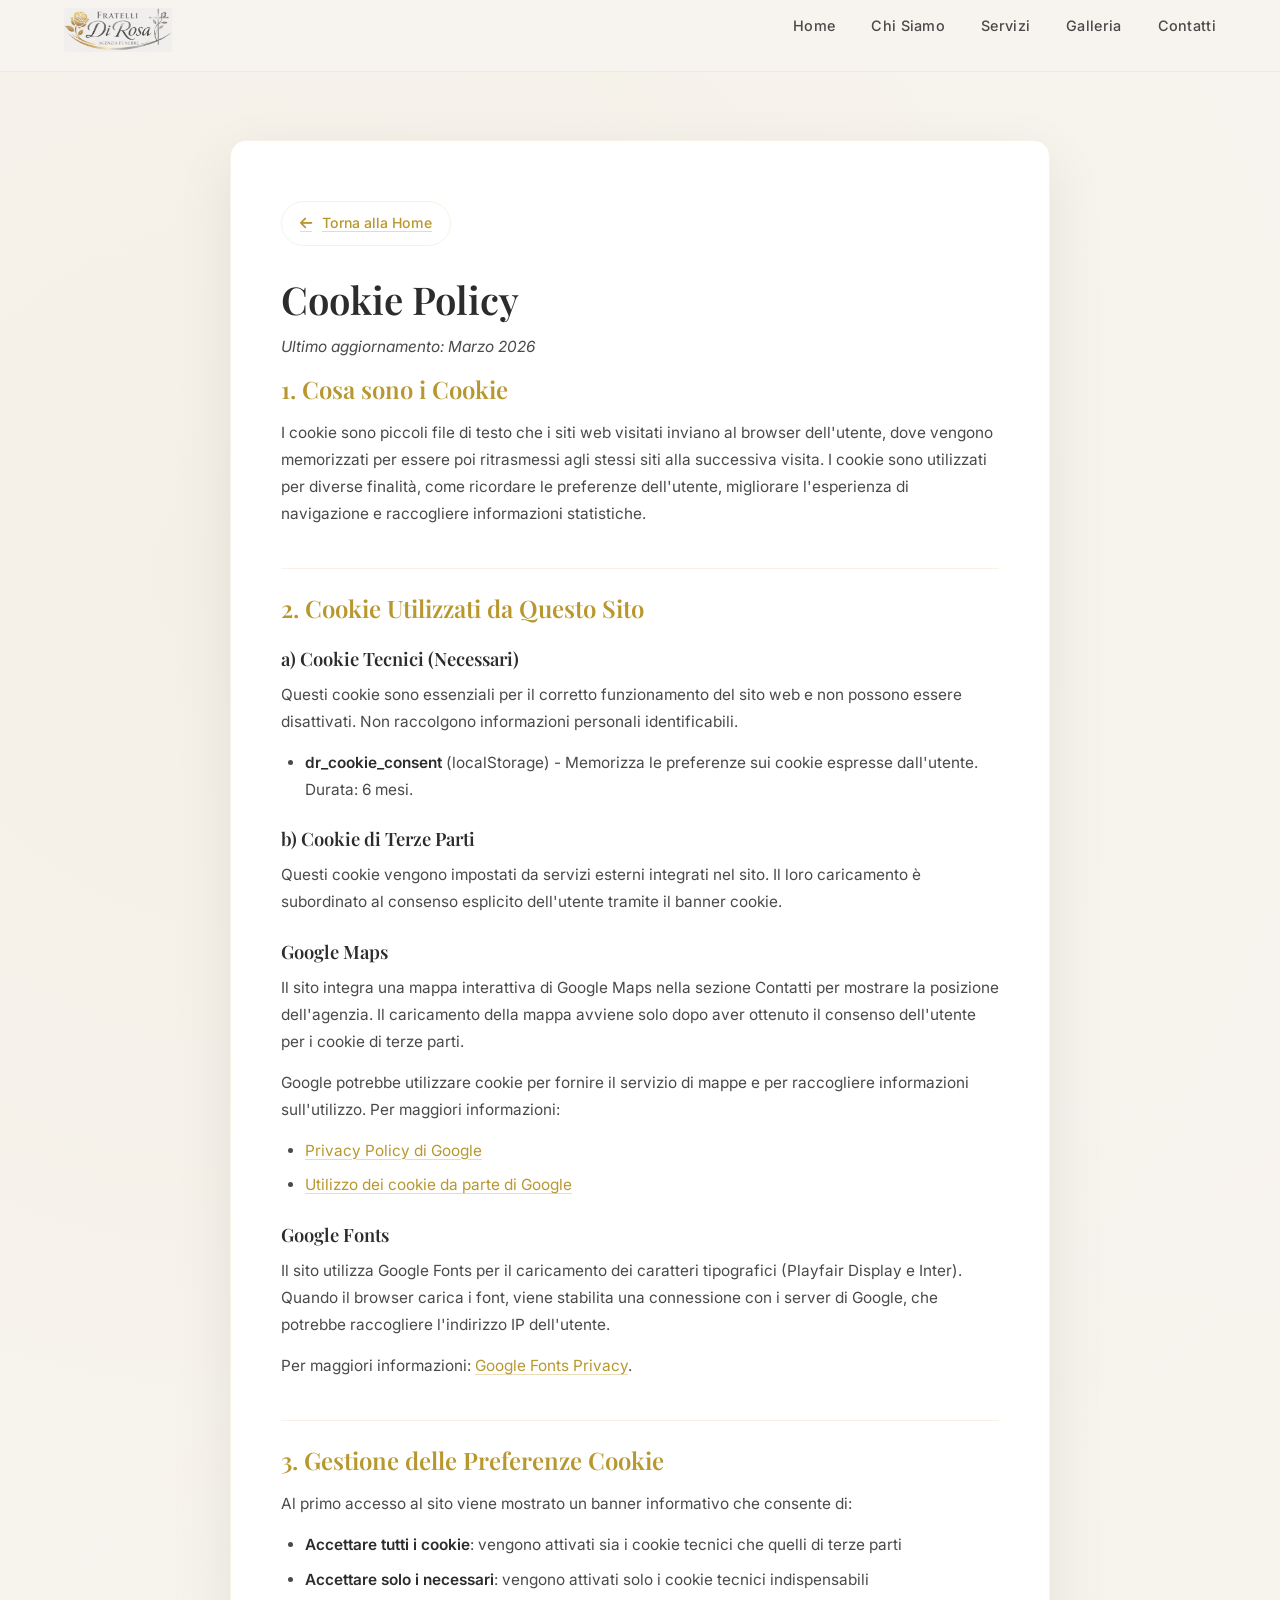
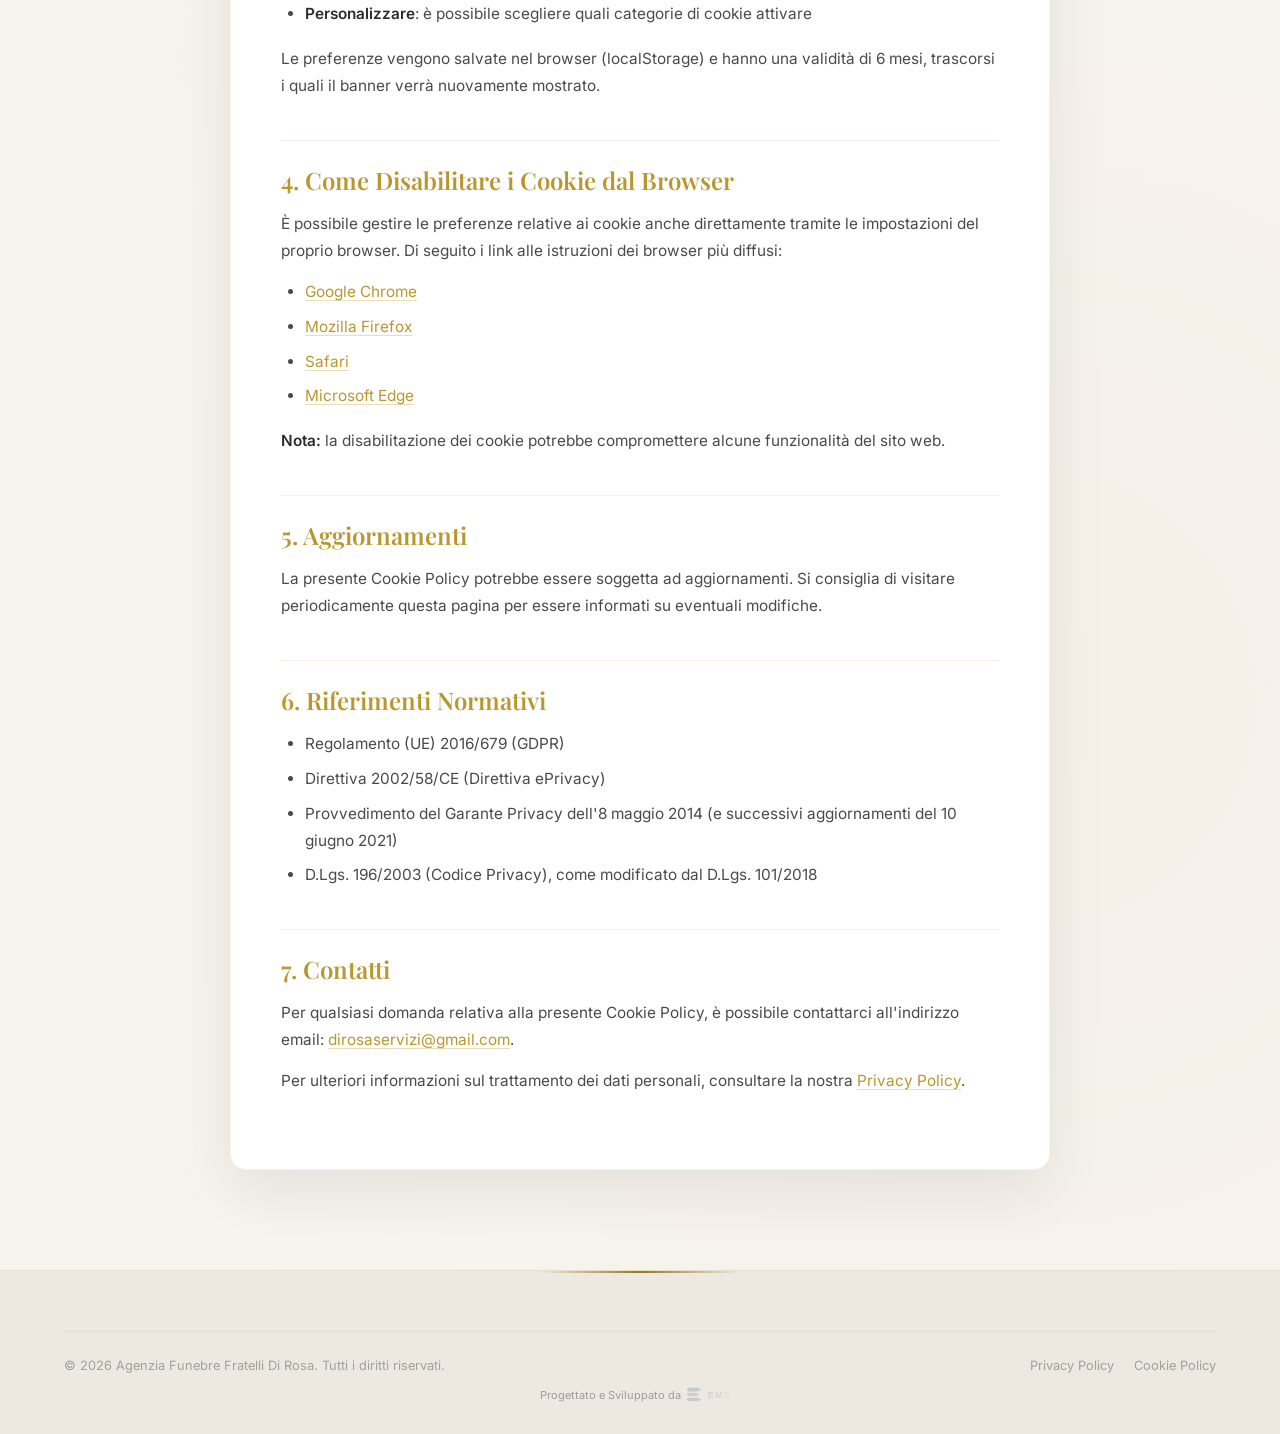
==== commit a3ed6e44: "Aggiunto Google tag (gtag.js) GA4 G-EB2NVYSHMT sulle pagine pubbliche Co-Authored-By: Claude Opus 4." ====
--- a/cookie-policy.html
+++ b/cookie-policy.html
@@ -1,6 +1,15 @@
 <!DOCTYPE html>
 <html lang="it">
 <head>
+    <!-- Google tag (gtag.js) -->
+    <script async src="https://www.googletagmanager.com/gtag/js?id=G-EB2NVYSHMT"></script>
+    <script>
+      window.dataLayer = window.dataLayer || [];
+      function gtag(){dataLayer.push(arguments);}
+      gtag('js', new Date());
+
+      gtag('config', 'G-EB2NVYSHMT');
+    </script>
     <meta charset="UTF-8">
     <meta name="viewport" content="width=device-width, initial-scale=1.0">
     <meta name="description" content="Cookie Policy - Agenzia Funebre Fratelli Di Rosa">
--- a/css/style.css
+++ b/css/style.css
@@ -138,6 +138,7 @@
     height: 44px;
     width: auto;
     display: block;
+    margin-top: 8px;
 }
 
 /* Fallback icon (legacy) */
@@ -508,6 +509,7 @@
     width: 100%;
     height: 100%;
     object-fit: cover;
+    object-position: center 75%;
 }
 
 .hero-photo-frame::after {
